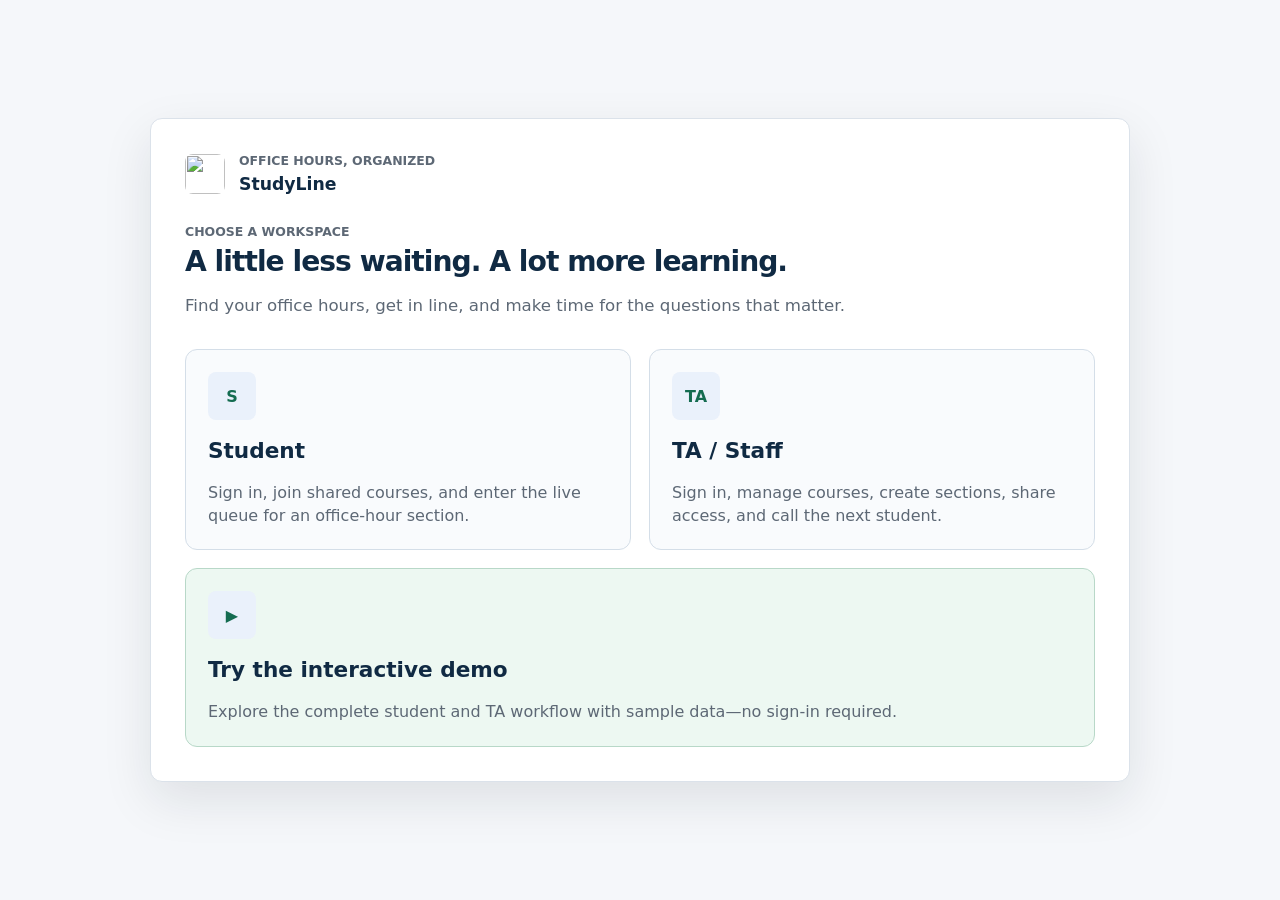
==== frontend/index.html @ 930f13f0 "Small UI improvement, added a demo page" ====
<!doctype html>
<html lang="en">
  <head>
    <meta charset="UTF-8" />
    <meta name="viewport" content="width=device-width, initial-scale=1.0" />
    <title>StudyLine</title>
    <link rel="stylesheet" href="styles.css" />
    <link rel="icon" href="assets/studyline_tab_icon.png" />
  </head>
  <body data-page="home">
    <main class="role-page">
      <section class="role-hero">
        <div class="brand">
          <img class="brand-mark" src="assets/studyline_tab_icon.png" alt="" />
          <div>
            <p class="eyebrow">Office hours, organized</p>
            <h1>StudyLine</h1>
          </div>
        </div>
        <div>
          <p class="eyebrow">Choose a workspace</p>
          <h2>A little less waiting. A lot more learning.</h2>
          <p class="role-copy">Find your office hours, get in line, and make time for the questions that matter.</p>
        </div>
        <div class="role-grid">
          <a class="role-card" href="student.html">
            <span class="role-icon">S</span>
            <strong>Student</strong>
            <span>Sign in, join shared courses, and enter the live queue for an office-hour section.</span>
          </a>
          <a class="role-card" href="ta.html">
            <span class="role-icon">TA</span>
            <strong>TA / Staff</strong>
            <span>Sign in, manage courses, create sections, share access, and call the next student.</span>
          </a>
          <a class="role-card role-card-demo" href="demo.html">
            <span class="role-icon">▶</span>
            <strong>Try the interactive demo</strong>
            <span>Explore the complete student and TA workflow with sample data—no sign-in required.</span>
          </a>
        </div>
      </section>
    </main>
  </body>
</html>
---- frontend/styles.css ----
:root {
  color-scheme: light;
  --ink: #102a43;
  --muted: #5d6875;
  --line: #dbe2ea;
  --panel: #ffffff;
  --bg: #f5f7fa;
  --green: #15845c;
  --teal: #0b6f84;
  --amber: #b86b00;
  --red: #b33b33;
  --blue: #146c50;
  font-family: Inter, ui-sans-serif, system-ui, -apple-system, BlinkMacSystemFont, "Segoe UI", sans-serif;
}

* {
  box-sizing: border-box;
}

body {
  margin: 0;
  min-height: 100vh;
  background: var(--bg);
  color: var(--ink);
}

button,
input,
select,
textarea {
  font: inherit;
}

.shell {
  display: grid;
  grid-template-columns: 232px minmax(0, 1fr);
  min-height: 100vh;
}

.sidebar {
  background: #fff;
  color: var(--ink);
  border-right: 1px solid var(--line);
  padding: 24px 16px;
  position: sticky;
  top: 0;
  height: 100vh;
  overflow-y: auto;
  display: flex;
  flex-direction: column;
  gap: 28px;
}

.brand {
  display: flex;
  align-items: center;
  gap: 14px;
}

.brand-mark {
  width: 40px;
  height: 40px;
  object-fit: contain;
  flex-shrink: 0;
  border-radius: 8px;
  display: grid;
  place-items: center;
  background: transparent;
  color: #17212b;
  font-weight: 650;
}

.eyebrow,
.panel-label,
.metric-label {
  margin: 0 0 6px;
  color: var(--muted);
  font-size: 0.78rem;
  font-weight: 650;
  text-transform: uppercase;
  letter-spacing: 0;
}

.sidebar .eyebrow,
.sidebar .panel-label {
  color: var(--muted);
}

h1,
h2,
h3,
p {
  margin-top: 0;
}

h1 {
  margin-bottom: 0;
  font-size: 1.08rem;
}

h2 {
  margin-bottom: 0;
  max-width: 760px;
  font-size: clamp(1.5rem, 2.2vw, 2.1rem);
  line-height: 1.2;
  letter-spacing: -0.035em;
}

h3 {
  margin-bottom: 0;
  font-size: 1.18rem;
}

.nav {
  display: grid;
  gap: 8px;
}

.nav-item {
  display: block;
  border: 1px solid transparent;
  border-radius: 8px;
  padding: 12px 14px;
  background: transparent;
  color: #526477;
  text-align: left;
  text-decoration: none;
  cursor: pointer;
}

.nav-item.active,
.nav-item:hover {
  background: #eaf5ef;
  border-color: #d9eae0;
  color: var(--blue);
}

.panel,
.join-panel {
  background: var(--panel);
  border: 1px solid var(--line);
  border-radius: 8px;
  padding: 20px;
  box-shadow: 0 2px 5px rgba(16, 42, 67, 0.025);
}

.compact {
  background: #f6f8fa;
  border-color: #e6ebef;
  color: var(--muted);
  font-size: 0.82rem;
  margin-top: auto;
  box-shadow: none;
}

.compact p:last-child {
  margin-bottom: 0;
  line-height: 1.45;
}

.workspace {
  min-width: 0;
  padding: 32px;
  display: grid;
  align-content: start;
  gap: 24px;
}

.topbar,
.section-heading,
.notification-panel {
  display: flex;
  justify-content: space-between;
  align-items: flex-start;
  gap: 18px;
}

.topbar-status {
  display: grid;
  justify-items: end;
  gap: 10px;
}

.status-pill,
.turn-badge,
.forecast-note {
  position: relative;
  overflow: hidden;
  white-space: nowrap;
  border-radius: 999px;
  padding: 8px 11px;
  background: #e8f6ef;
  color: var(--green);
  font-weight: 650;
  font-size: 0.82rem;
}

.live-clock {
  display: grid;
  justify-items: end;
  gap: 2px;
  padding: 9px 11px;
  border: 1px solid #cbd8e6;
  border-radius: 8px;
  background: #fbfdff;
}

.live-clock span {
  color: var(--muted);
  font-size: 0.72rem;
  font-weight: 650;
  text-transform: uppercase;
}

.live-clock strong {
  color: var(--ink);
  font-size: 1rem;
}

.section-access {
  display: grid;
  gap: 6px;
  margin-top: 10px;
}

.zoom-link {
  width: fit-content;
  color: var(--blue);
  overflow-wrap: anywhere;
}

.status-pill::after {
  content: "";
  position: absolute;
  inset: 0;
  background: linear-gradient(110deg, transparent 0%, rgba(255, 255, 255, 0.68) 45%, transparent 70%);
  transform: translateX(-120%);
  animation: status-sheen 2.8s ease-in-out infinite;
}

.pulse {
  width: 8px;
  height: 8px;
  display: inline-block;
  margin-right: 7px;
  border-radius: 50%;
  background: var(--green);
  box-shadow: 0 0 0 6px rgba(21, 132, 92, 0.14);
  animation: pulse-ring 1.6s ease-out infinite;
}

.signal-bars {
  display: inline-flex;
  align-items: end;
  gap: 2px;
  height: 12px;
  margin-right: 7px;
  vertical-align: -1px;
}

.signal-bars i {
  width: 3px;
  border-radius: 999px;
  background: var(--green);
  animation: signal-rise 1.15s ease-in-out infinite;
}

.signal-bars i:nth-child(1) {
  height: 5px;
}

.signal-bars i:nth-child(2) {
  height: 8px;
  animation-delay: 120ms;
}

.signal-bars i:nth-child(3) {
  height: 11px;
  animation-delay: 240ms;
}

@keyframes pulse-ring {
  0% {
    box-shadow: 0 0 0 0 rgba(21, 132, 92, 0.32);
  }

  70% {
    box-shadow: 0 0 0 8px rgba(21, 132, 92, 0);
  }

  100% {
    box-shadow: 0 0 0 0 rgba(21, 132, 92, 0);
  }
}

@keyframes signal-rise {
  0%,
  100% {
    transform: scaleY(0.64);
    opacity: 0.7;
  }

  50% {
    transform: scaleY(1);
    opacity: 1;
  }
}

@keyframes status-sheen {
  0%,
  42% {
    transform: translateX(-120%);
  }

  78%,
  100% {
    transform: translateX(120%);
  }
}

.hero-grid,
.content-grid {
  display: grid;
  grid-template-columns: minmax(320px, 0.95fr) minmax(320px, 1.05fr);
  gap: 22px;
}

.queue-form {
  margin-top: 22px;
  display: grid;
  grid-template-columns: 1fr 1fr;
  gap: 14px;
}

.queue-form label:first-child,
.queue-form label:nth-child(3),
.queue-form .form-section,
.queue-form button {
  grid-column: 1 / -1;
}

.form-section {
  display: grid;
  gap: 10px;
}

label {
  display: grid;
  gap: 7px;
  color: var(--muted);
  font-size: 0.9rem;
  font-weight: 700;
}

input,
select,
textarea {
  width: 100%;
  border: 1px solid #cbd5df;
  border-radius: 8px;
  padding: 12px;
  background: #f9fbfd;
  color: var(--ink);
}

textarea {
  resize: vertical;
  min-height: 104px;
}

.primary-action,
.secondary-action,
.icon-button {
  border: 0;
  border-radius: 8px;
  cursor: pointer;
  font-weight: 650;
}

.primary-action {
  padding: 14px 16px;
  background: var(--blue);
  color: #fff;
}

.primary-action:disabled {
  cursor: wait;
  opacity: 0.82;
}

.primary-action.loading {
  position: relative;
  overflow: hidden;
}

.primary-action.loading::after {
  content: "";
  position: absolute;
  inset: 0;
  background: linear-gradient(110deg, transparent 0%, rgba(255, 255, 255, 0.32) 46%, transparent 72%);
  animation: button-sheen 1.1s ease-in-out infinite;
}

.secondary-action {
  padding: 11px 14px;
  border: 1px solid #c5d0dc;
  background: #fff;
  color: var(--ink);
}

.refresh-action {
  padding-inline: 13px;
}

.icon-button {
  width: 38px;
  height: 38px;
  background: #edf3f9;
  color: var(--blue);
  font-size: 1.1rem;
}

.queue-state {
  margin-top: 18px;
  display: grid;
  grid-template-columns: 1fr 1fr auto;
  align-items: center;
  gap: 14px;
  padding: 16px;
  border-radius: 8px;
  background: #f0f7ff;
  border: 1px solid #cfe0f3;
}

.hidden {
  display: none;
}

.big-number {
  color: var(--blue);
  font-size: 2rem;
  font-weight: 650;
}

.meter {
  height: 14px;
  margin: 24px 0;
  overflow: hidden;
  border-radius: 999px;
  background: #edf2f6;
}

.meter span {
  display: block;
  height: 100%;
  width: 50%;
  border-radius: inherit;
  background: var(--amber);
  transition: width 300ms ease, background 300ms ease;
}

.metric-row {
  display: grid;
  grid-template-columns: repeat(3, 1fr);
  gap: 12px;
}

.metric-row > div {
  padding: 14px;
  border-radius: 8px;
  background: #f6f9fc;
}

.metric-row strong,
.queue-state strong {
  font-size: 1.35rem;
}

.recommendations,
.forecast {
  display: grid;
  gap: 12px;
  margin-top: 18px;
}

.recommendation,
.forecast-row {
  display: grid;
  grid-template-columns: 1fr auto;
  align-items: center;
  gap: 12px;
  padding: 14px;
  border: 1px solid #d8e1eb;
  border-radius: 8px;
  background: #fbfdff;
}

.recommendation strong,
.forecast-row strong {
  display: block;
  margin-bottom: 3px;
}

.tag {
  border-radius: 999px;
  padding: 7px 10px;
  font-size: 0.8rem;
  font-weight: 650;
}

.tag.low {
  background: #e8f6ef;
  color: var(--green);
}

.tag.medium {
  background: #fff3d9;
  color: var(--amber);
}

.tag.high {
  background: #ffe8e5;
  color: var(--red);
}

.bar {
  height: 9px;
  margin-top: 8px;
  border-radius: 999px;
  background: #e9eff5;
}

.bar span {
  display: block;
  height: 100%;
  border-radius: inherit;
}

.notification-panel {
  align-items: center;
}

.notification-panel p:last-child {
  margin-bottom: 0;
  color: var(--muted);
  max-width: 720px;
}

.staff-panel {
  display: grid;
  gap: 20px;
}

.staff-grid {
  display: grid;
  grid-template-columns: minmax(260px, 0.82fr) minmax(320px, 1.18fr);
  gap: 18px;
}

.current-student {
  border: 1px solid #d8e1eb;
  border-radius: 8px;
  padding: 18px;
  background: #f7fafc;
}

.current-student h3 {
  margin-bottom: 8px;
}

.current-student p:last-of-type {
  color: var(--muted);
}

.staff-actions {
  display: flex;
  gap: 10px;
  margin-top: 18px;
}

.staff-queue-list {
  display: grid;
  gap: 10px;
  margin-top: 10px;
}

.joined-sessions-list {
  display: grid;
  gap: 10px;
  margin-top: 18px;
}

.joined-session {
  display: grid;
  grid-template-columns: 1fr auto;
  gap: 12px;
  align-items: center;
  padding: 14px;
  border: 1px solid #d8e1eb;
  border-radius: 8px;
  background: #fbfdff;
}

.joined-session.active {
  border-color: #9dbbea;
  background: #f0f7ff;
}

.joined-session strong,
.joined-session span,
.joined-session small {
  display: block;
}

.joined-session span,
.joined-session small {
  margin-top: 3px;
  color: var(--muted);
}

.staff-queue-item {
  display: grid;
  grid-template-columns: 34px 1fr auto;
  align-items: start;
  gap: 12px;
  padding: 12px;
  border: 1px solid #d8e1eb;
  border-radius: 8px;
  background: #fbfdff;
}

.staff-queue-item strong,
.staff-queue-item span {
  display: block;
}

.staff-queue-item span:not(.tag):not(.queue-position) {
  color: var(--muted);
  margin-top: 2px;
}

.student-question,
.ai-summary,
.ai-source,
.file-chip {
  margin: 8px 0 0;
  color: var(--muted);
  font-size: 0.9rem;
  line-height: 1.35;
}

.student-question {
  color: var(--ink);
}

.queue-content-block {
  margin-top: 11px;
  padding: 11px 12px;
  border-radius: 8px;
}

.student-question-block {
  border: 1px solid #d6dfe8;
  background: #fff;
}

.ai-summary-block {
  border: 1px solid #b8dac9;
  background: #edf8f2;
}

.queue-content-label {
  display: flex;
  align-items: center;
  gap: 7px;
  margin: 0 0 6px;
  color: #526477;
  font-size: 0.7rem;
  font-weight: 750;
  text-transform: uppercase;
}

.staff-queue-item .queue-content-label span {
  display: inline;
  margin: 0;
}

.queue-content-label > span:last-child:not(.ai-label-mark) {
  color: #73808d;
  font-weight: 600;
  text-transform: none;
}

.ai-label-mark {
  padding: 3px 5px;
  border-radius: 4px;
  background: #19704e;
  color: #fff !important;
  font-size: 0.62rem;
}

.queue-content-block .student-question,
.queue-content-block .ai-summary {
  margin: 0;
}

.ai-source {
  font-weight: 650;
}

#currentStudentNeed {
  display: grid;
  gap: 8px;
}

#currentStudentNeed strong {
  color: var(--ink);
}

.file-chip {
  width: max-content;
  max-width: 100%;
  padding: 6px 8px;
  border-radius: 8px;
  background: #edf3f9;
  color: var(--blue);
  font-weight: 650;
}

.queue-position {
  width: 34px;
  height: 34px;
  display: grid;
  place-items: center;
  border-radius: 8px;
  background: #eaf1fb;
  color: var(--blue);
  font-weight: 650;
}

.empty-state {
  padding: 18px;
  border: 1px dashed #c5d0dc;
  border-radius: 8px;
  color: var(--muted);
  background: #fbfdff;
}

.availability-panel {
  display: grid;
  gap: 18px;
}

.availability-form {
  display: grid;
  grid-template-columns: repeat(4, minmax(140px, 1fr)) auto;
  align-items: end;
  gap: 12px;
}

.slot-calendar {
  display: grid;
  grid-template-columns: repeat(auto-fill, minmax(190px, 1fr));
  gap: 10px;
}

.slot-button {
  position: relative;
  display: grid;
  gap: 5px;
  min-height: 116px;
  padding: 13px;
  border: 1px solid #cfdbe7;
  border-radius: 8px;
  background: #fbfdff;
  color: var(--ink);
  text-align: left;
  cursor: pointer;
}

.slot-button:hover,
.slot-button.selected {
  border-color: var(--blue);
  box-shadow: 0 10px 24px rgba(36, 87, 166, 0.12);
}

.slot-button.selected {
  background: #eef5ff;
}

.slot-button span,
.slot-button small {
  color: var(--muted);
}

.slot-remove {
  width: max-content;
  border: 1px solid #f0beb9;
  border-radius: 8px;
  padding: 7px 9px;
  background: #fff4f2;
  color: var(--red);
  font-weight: 650;
  cursor: pointer;
}

.selected-slot-label {
  margin: 0;
  color: var(--blue);
  font-weight: 650;
}

.loading-dots {
  display: inline-flex;
  gap: 4px;
  margin-right: 8px;
  vertical-align: 2px;
}

.loading-dots i {
  width: 7px;
  height: 7px;
  border-radius: 50%;
  background: var(--blue);
  animation: loading-bounce 900ms ease-in-out infinite;
}

.loading-dots i:nth-child(2) {
  animation-delay: 120ms;
}

.loading-dots i:nth-child(3) {
  animation-delay: 240ms;
}

@keyframes loading-bounce {
  0%,
  80%,
  100% {
    transform: translateY(0);
    opacity: 0.45;
  }

  40% {
    transform: translateY(-4px);
    opacity: 1;
  }
}

@keyframes button-sheen {
  0% {
    transform: translateX(-120%);
  }

  100% {
    transform: translateX(120%);
  }
}

.role-page {
  min-height: 100vh;
  display: grid;
  place-items: center;
  padding: 28px;
}

.role-hero {
  width: min(980px, 100%);
  display: grid;
  gap: 30px;
  padding: 34px;
  border: 1px solid var(--line);
  border-radius: 8px;
  background: #fff;
  box-shadow: 0 18px 50px rgba(23, 33, 43, 0.1);
}

.role-hero .brand {
  color: var(--ink);
}

.role-copy {
  max-width: 720px;
  margin: 14px 0 0;
  color: var(--muted);
  font-size: 1.04rem;
  line-height: 1.55;
}

.role-grid {
  display: grid;
  grid-template-columns: repeat(2, minmax(240px, 1fr));
  gap: 18px;
}

.role-card {
  min-height: 180px;
  display: flex;
  flex-direction: column;
  justify-content: space-between;
  gap: 18px;
  padding: 22px;
  border: 1px solid #d4dee8;
  border-radius: 8px;
  color: var(--ink);
  text-decoration: none;
  background: #f9fbfd;
  transition: transform 160ms ease, border-color 160ms ease, box-shadow 160ms ease;
}

.role-card:hover {
  transform: translateY(-2px);
  border-color: #9ab2cc;
  box-shadow: 0 14px 30px rgba(23, 33, 43, 0.1);
}

.role-card strong {
  font-size: 1.35rem;
}

.role-card span:last-child {
  color: var(--muted);
  line-height: 1.45;
}

.role-card-demo {
  min-height: 140px;
  grid-column: 1 / -1;
  background: #edf8f2;
  border-color: #b8d8c8;
}

.role-icon {
  width: 48px;
  height: 48px;
  display: grid;
  place-items: center;
  border-radius: 8px;
  background: #eaf1fb;
  color: var(--blue);
  font-weight: 650;
}

.settings-workspace { max-width: 1100px; width: 100%; }
.settings-card { max-width: 720px; width: 100%; margin: 0; }
.settings-card form { display: grid; gap: 10px; }
.settings-card input:not([type="checkbox"]) { width: 100%; padding: 12px; border: 1px solid var(--line); border-radius: 8px; }
.settings-readonly { color: var(--muted); }
.settings-card hr { width: 100%; border: 0; border-top: 1px solid var(--line); margin: 20px 0 8px; }
.check-row { display: flex; align-items: center; gap: 10px; }
.settings-actions { display: flex; align-items: center; gap: 14px; margin-top: 18px; }

.muted {
  color: var(--muted);
}

.small {
  font-size: 0.82rem;
}

.form-error {
  color: var(--red);
  font-weight: 650;
}

.notice {
  margin: 0;
  padding: 12px 14px;
  border: 1px solid #bdd9cc;
  border-radius: 8px;
  background: #edf8f2;
  color: var(--green);
  font-weight: 650;
}

.auth-panel,
.course-card,
.section-hero {
  display: grid;
  gap: 18px;
}

.auth-panel {
  width: min(520px, 100%);
  justify-self: start;
  align-content: start;
  padding: 28px;
}

#googleSignInButton {
  display: flex;
  align-items: center;
  min-height: 44px;
}

#googleSignInButton > div {
  max-width: 100%;
}

.stack-form,
.section-form {
  display: grid;
  gap: 12px;
}

.inline-form {
  display: grid;
  grid-template-columns: minmax(0, 1fr) auto;
  align-items: end;
  gap: 12px;
}

.dashboard-actions,
.two-column {
  display: grid;
  grid-template-columns: repeat(2, minmax(280px, 1fr));
  gap: 18px;
}

.course-list {
  display: grid;
  grid-template-columns: repeat(auto-fill, minmax(min(100%, 300px), 1fr));
  align-items: start;
  gap: 18px;
}

.course-card-summary {
  min-height: 0;
  align-content: start;
  border-top: 3px solid #29925f;
}

.course-card-summary .section-heading {
  flex-direction: column;
  gap: 16px;
}

.course-card-summary .muted {
  margin: 10px 0 0;
}

.compact-mode .course-list {
  gap: 12px;
}

.compact-mode .course-card-summary {
  min-height: 0;
  padding: 16px;
}

.course-tools {
  display: grid;
  align-items: start;
  grid-template-columns: minmax(0, 1.15fr) minmax(0, 0.85fr);
  gap: 18px;
}

.course-share-card {
  display: grid;
  gap: 18px;
}

.share-choice-grid {
  display: grid;
  grid-template-columns: repeat(2, minmax(180px, 1fr));
  gap: 12px;
}

.share-choice {
  display: grid;
  gap: 10px;
  padding: 14px;
  border: 1px solid #d8e1eb;
  border-radius: 8px;
  background: #f8fbfd;
}

.share-choice code {
  width: max-content;
  max-width: 100%;
  padding: 5px 8px;
  border-radius: 6px;
  overflow-wrap: anywhere;
  background: #eaf1fb;
  color: var(--blue);
  font-weight: 650;
}

.share-choice .share-row {
  justify-content: flex-start;
}

.course-schedule-panel,
.course-past-panel {
  display: grid;
  gap: 18px;
}

.course-week-grid {
  grid-template-columns: repeat(7, minmax(145px, 1fr));
}

.course-week-grid .day-column {
  min-height: 260px;
  padding: 14px;
}

.course-week-grid .section-mini {
  padding: 12px;
}

.share-row {
  display: flex;
  flex-wrap: wrap;
  gap: 8px;
  align-items: center;
  justify-content: flex-end;
}

.share-panel {
  display: grid;
  gap: 8px;
  justify-items: end;
}

.share-panel small {
  color: var(--muted);
  font-weight: 650;
}

.week-grid {
  display: grid;
  grid-template-columns: repeat(7, minmax(110px, 1fr));
  gap: 8px;
  overflow-x: auto;
}

.day-column {
  min-height: 170px;
  display: grid;
  align-content: start;
  gap: 8px;
  padding: 10px;
  border: 1px solid #d8e1eb;
  border-radius: 8px;
  background: #f8fbfd;
}

.day-column > strong {
  color: var(--blue);
}

.section-mini,
.past-item {
  display: grid;
  gap: 8px;
  padding: 10px;
  border: 1px solid #d8e1eb;
  border-radius: 8px;
  background: #fff;
}

.section-mini.highlighted,
.section-hero.highlighted {
  border-color: #e0a321;
  background: #fffaf0;
}

.change-note {
  margin: 0;
  padding: 8px 10px;
  border-radius: 8px;
  background: #fff2cc;
  color: #8a5800;
  font-weight: 650;
}

.link-button {
  display: grid;
  gap: 3px;
  width: 100%;
  border: 0;
  padding: 0;
  background: transparent;
  color: inherit;
  text-align: left;
  cursor: pointer;
}

.link-button span,
.link-button small {
  color: var(--muted);
}

.mini-editor {
  border-top: 1px solid #e2e9f0;
  padding-top: 8px;
}

.mini-editor summary,
.add-section summary {
  cursor: pointer;
  color: var(--blue);
  font-weight: 650;
}

.compact-form {
  margin-top: 10px;
}

.checkbox-line {
  display: flex;
  align-items: center;
  gap: 8px;
}

.checkbox-line input {
  width: auto;
}

.danger-action {
  border: 1px solid #f0beb9;
  border-radius: 8px;
  padding: 10px 12px;
  background: #fff4f2;
  color: var(--red);
  cursor: pointer;
  font-weight: 650;
}

.past-list {
  display: grid;
  gap: 10px;
}

.past-item {
  grid-template-columns: 1fr auto;
  align-items: center;
}

.past-item span,
.past-item small {
  display: block;
  margin-top: 3px;
  color: var(--muted);
}

.back-button {
  width: max-content;
}

.section-hero {
  grid-template-columns: 1fr auto;
  align-items: start;
}

.section-hero p:last-child {
  margin-bottom: 0;
}

@media (max-width: 900px) {
  .shell {
    grid-template-columns: 1fr;
  }

  .sidebar {
    min-height: auto;
  }

  .hero-grid,
  .content-grid,
  .staff-grid,
  .dashboard-actions,
  .two-column,
  .section-hero,
  .role-grid,
  .availability-form {
    grid-template-columns: 1fr;
  }

  .course-tools,
  .share-choice-grid {
    grid-template-columns: 1fr;
  }

  .week-grid {
    grid-template-columns: repeat(7, minmax(160px, 1fr));
  }

  .share-panel {
    justify-items: start;
  }
}

@media (max-width: 620px) {
  .workspace,
  .sidebar {
    padding: 18px;
  }

  .topbar,
  .section-heading,
  .notification-panel,
  .queue-state {
    flex-direction: column;
    display: flex;
  }

  .topbar-status,
  .live-clock {
    justify-items: start;
  }

  .queue-form,
  .metric-row {
    grid-template-columns: 1fr;
  }

  .status-pill,
  .turn-badge,
  .forecast-note {
    white-space: normal;
  }

  .staff-actions {
    flex-direction: column;
  }

  .staff-queue-item {
    grid-template-columns: 34px 1fr;
  }

  .joined-session {
    grid-template-columns: 1fr;
  }

  .staff-queue-item .tag {
    grid-column: 2;
    width: max-content;
  }
}

/* Navigation and shared interaction states. */
.sidebar-toggle { align-self: flex-end; width: 32px; height: 32px; border: 1px solid var(--line); border-radius: 8px; background: #fff; color: var(--ink); cursor: pointer; font-size: 1.35rem; }
.nav-item { display: flex; align-items: center; gap: 12px; font-size: 0.9rem; }
.nav-icon { width: 20px; flex-shrink: 0; text-align: center; font-size: 1.2rem; }
.shell.sidebar-collapsed { grid-template-columns: 76px minmax(0, 1fr); }
.sidebar-collapsed .sidebar { padding-inline: 12px; }
.sidebar-collapsed .brand { justify-content: center; }
.sidebar-collapsed .brand > div, .sidebar-collapsed .nav-label, .sidebar-collapsed .compact { display: none; }
.sidebar-collapsed .nav-item { justify-content: center; padding-inline: 10px; }
.sidebar-collapsed .sidebar-toggle { align-self: center; }
button, a, input, select, textarea, summary { -webkit-tap-highlight-color: transparent; }
:focus-visible { outline: 3px solid #258260; outline-offset: 3px; }
.primary-action:hover { background: #105940; }
.secondary-action:hover, .icon-button:hover { background: #f0f5f3; border-color: #a7beb3; }
.course-card-summary:hover { border-color: #a9c7b8; box-shadow: 0 4px 14px rgba(16, 42, 67, 0.06); }
.course-card-summary h3 { line-height: 1.35; overflow-wrap: anywhere; }
.course-card-summary .primary-action { padding: 10px 14px; }
.course-card-summary .muted { font-size: 0.85rem; line-height: 1.5; }
.compact-mode .course-card-summary .section-heading { gap: 10px; }
.topbar-status { display: flex; align-items: center; flex-wrap: wrap; }
.live-clock { padding: 0 0 0 14px; border: 0; border-left: 1px solid var(--line); background: transparent; }
.status-pill::after { display: none; }
.pulse { animation: none; box-shadow: none; }
input, select, textarea { padding: 10px 12px; background: #fff; }
input[type="checkbox"] { width: auto; accent-color: var(--blue); }
#courseForm { grid-template-columns: minmax(80px, 0.7fr) minmax(120px, 1fr) auto; }
.dashboard-actions { align-items: start; }
.panel, .join-panel, .role-hero, .role-card { border-radius: 12px; }
.settings-card h3 { margin-bottom: 10px; }

/* Weekly calendar: fixed time scale, independently scrollable on small screens. */
#courseCalendar { min-width: 0; }
.calendar-toolbar { display: flex; justify-content: space-between; align-items: center; gap: 12px; margin-bottom: 18px; }
.calendar-toolbar p { margin: 5px 0 0; }
.calendar-empty { margin-bottom: 12px; }
.calendar-scroll { overflow: auto; max-height: 640px; border: 1px solid var(--line); border-radius: 10px; }
.time-calendar { display: grid; grid-template-columns: 56px repeat(var(--day-count), minmax(125px, 1fr)); min-width: 690px; }
.calendar-corner, .calendar-day-heading { position: sticky; top: 0; z-index: 4; background: #fff; border-bottom: 1px solid var(--line); padding: 12px; }
.calendar-corner { font-size: 0.7rem; color: var(--muted); padding: 24px 8px; }
.calendar-day-heading { display: flex; align-items: center; justify-content: center; gap: 8px; border-left: 1px solid var(--line); font-size: 0.8rem; color: var(--muted); }
.calendar-day-heading strong { display: grid; place-items: center; width: 30px; height: 30px; font-size: 1rem; color: var(--ink); }
.calendar-day-heading.is-today strong { background: var(--blue); color: #fff; border-radius: 50%; }
.calendar-hours, .calendar-day { position: relative; height: var(--calendar-height); }
.calendar-hours span { position: absolute; right: 8px; font-size: 0.68rem; color: var(--muted); padding-top: 4px; }
.calendar-day { border-left: 1px solid var(--line); background: repeating-linear-gradient(to bottom, transparent 0, transparent 63px, #e8edf1 63px, #e8edf1 64px); }
.calendar-day.is-today { background-color: #f5faf7; }
.calendar-event { position: absolute; display: flex; flex-direction: column; align-items: flex-start; gap: 4px; overflow: hidden; padding: 7px; border: 1px solid #c8e0d3; border-left: 3px solid #2b8a5c; border-radius: 5px; background: #e9f5ee; color: #174c36; text-align: left; cursor: pointer; font-size: 0.73rem; }
.calendar-event span { overflow-wrap: anywhere; }
.calendar-event:hover, .calendar-event:focus-visible { z-index: 2; background: #d8eee1; }
.calendar-event.highlighted { background: #fff4dc; border-color: #deb55f; color: #775414; }
.current-time-line { position: absolute; z-index: 3; left: 0; right: 0; height: 2px; background: #d34b4b; pointer-events: none; }
.current-time-line span { position: absolute; left: -4px; top: -3px; width: 8px; height: 8px; border-radius: 50%; background: #d34b4b; }
.schedule-details summary { cursor: pointer; font-size: 0.88rem; color: var(--blue); font-weight: 650; }
.schedule-agenda { display: grid; grid-template-columns: repeat(auto-fill, minmax(min(100%, 260px), 1fr)); align-items: start; gap: 12px; margin-top: 16px; }
@media (max-width: 1100px) { .dashboard-actions { grid-template-columns: 1fr; } }
@media (max-width: 900px) {
  .shell, .shell.sidebar-collapsed { grid-template-columns: 1fr; }
  .sidebar { position: relative; height: auto; padding: 16px 20px; gap: 16px; border-right: 0; border-bottom: 1px solid var(--line); }
  .sidebar-toggle { position: absolute; top: 20px; right: 20px; }
  .sidebar .brand { justify-content: flex-start; }
  .sidebar .nav { display: flex; flex-wrap: wrap; gap: 4px; }
  .sidebar .compact { display: none; }
  .sidebar-collapsed .sidebar { padding: 16px 20px; }
  .sidebar-collapsed .brand > div { display: block; }
  .sidebar-collapsed .nav { display: none; }
  .workspace { padding: 24px; }
}
@media (max-width: 620px) {
  .workspace { padding: 18px; gap: 18px; }
  .inline-form, #courseForm, .share-choice-grid { grid-template-columns: 1fr; }
  .calendar-toolbar { align-items: flex-start; flex-direction: column; }
  .role-page { padding: 16px; }
  .role-hero { padding: 24px; }
  .settings-actions { flex-wrap: wrap; }
  .panel { padding: 16px; }
}
@media (prefers-reduced-motion: reduce) {
  *, *::before, *::after { animation: none !important; transition: none !important; }
}

/* Keep sparse pages and collapsed tools sized to their content. */
.workspace { width: 100%; max-width: 1440px; }
.add-section-panel { padding: 16px 20px; }
.add-section .section-form { margin-top: 18px; grid-template-columns: repeat(2, minmax(0, 1fr)); }
.add-section .section-form label:first-child,
.add-section .section-form label:nth-child(n+4),
.add-section .section-form button { grid-column: 1 / -1; }
.nav-icon svg { display: block; width: 22px; height: 22px; }
.change-note { border: 1px solid #dfb155; border-left: 4px solid #a96b00; background: #fff4d9; color: #694300; font-size: 0.85rem; }
.change-heading { display: block; margin-bottom: 8px; }
.change-note p { margin: 0; font-weight: 400; line-height: 1.5; }
.change-list { margin: 0; display: grid; gap: 10px; }
.change-list dt { font-weight: 650; margin-bottom: 3px; }
.change-list dd { margin: 0; overflow-wrap: anywhere; line-height: 1.5; font-weight: 400; }
.change-before { text-decoration: line-through; color: #76613c; }
.calendar-event.highlighted { border: 2px solid #b77a10; border-left-width: 4px; background: #fff0c4; }
.calendar-event.highlighted:hover, .calendar-event.highlighted:focus-visible { background: #ffe6a0; }
.change-badge { background: #855300; color: white; border-radius: 3px; padding: 1px 4px; font-size: 0.65rem; font-weight: 700; flex-shrink: 0; }
.section-mini.highlighted, .section-hero.highlighted { border-left: 4px solid #b77a10; }
.calendar-empty { padding: 24px; margin: 0; border: 1px dashed var(--line); border-radius: 8px; background: #f8faf9; line-height: 1.6; }
.calendar-empty + .calendar-scroll { display: none; }
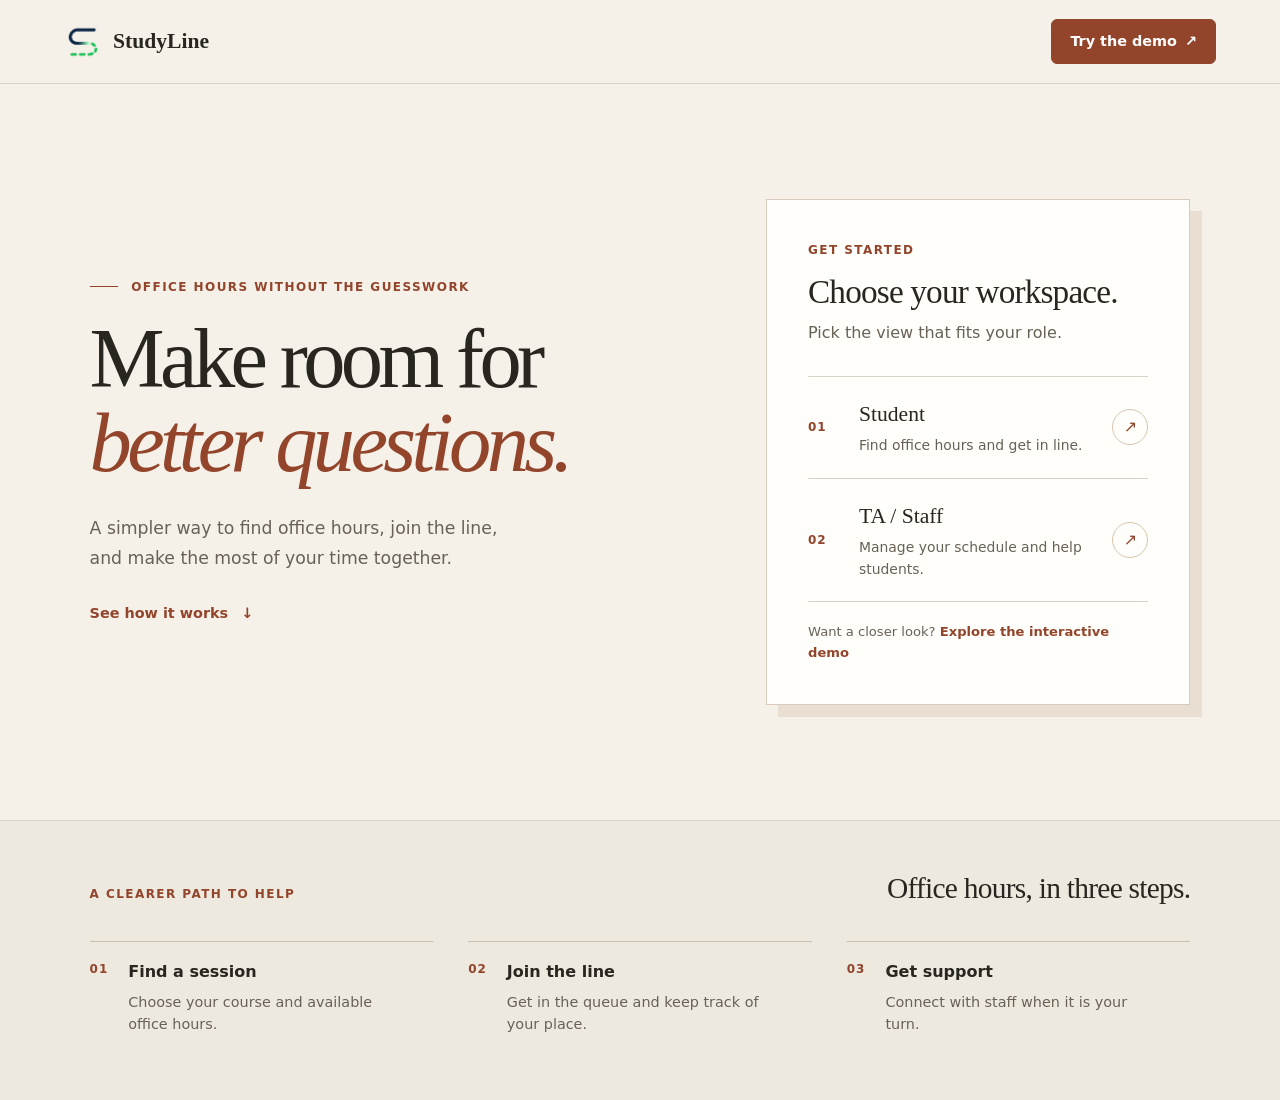
==== commit 7ff8269f: "Redesign StudyLine layouts and improve course navigation Introduce a warm editorial theme, split hom" ====
--- a/frontend/index.html
+++ b/frontend/index.html
@@ -8,37 +8,53 @@
     <link rel="icon" href="assets/studyline_tab_icon.png" />
   </head>
   <body data-page="home">
-    <main class="role-page">
-      <section class="role-hero">
-        <div class="brand">
-          <img class="brand-mark" src="assets/studyline_tab_icon.png" alt="" />
-          <div>
-            <p class="eyebrow">Office hours, organized</p>
-            <h1>StudyLine</h1>
+    <header class="home-header">
+      <a class="home-brand" href="index.html" aria-label="StudyLine home">
+        <img src="assets/studyline_tab_icon.png" alt="" />
+        <span>StudyLine</span>
+      </a>
+      <a class="home-demo-link" href="demo.html">Try the demo <span aria-hidden="true">↗</span></a>
+    </header>
+
+    <main class="home-main">
+      <section class="home-hero" aria-labelledby="home-title">
+        <div class="home-intro">
+          <p class="home-eyebrow"><span></span> Office hours without the guesswork</p>
+          <h1 id="home-title">Make room for <em>better questions.</em></h1>
+          <p class="home-intro-copy">A simpler way to find office hours, join the line, and make the most of your time together.</p>
+          <a class="home-text-link" href="#how-it-works">See how it works <span aria-hidden="true">↓</span></a>
+        </div>
+
+        <div class="home-chooser" aria-labelledby="home-chooser-title">
+          <div class="home-chooser-heading">
+            <p class="home-eyebrow">Get started</p>
+            <h2 id="home-chooser-title">Choose your workspace.</h2>
+            <p>Pick the view that fits your role.</p>
           </div>
+          <a class="home-role" href="student.html">
+            <span class="home-role-number">01</span>
+            <span class="home-role-content"><strong>Student</strong><span>Find office hours and get in line.</span></span>
+            <span class="home-role-arrow" aria-hidden="true">↗</span>
+          </a>
+          <a class="home-role" href="ta.html">
+            <span class="home-role-number">02</span>
+            <span class="home-role-content"><strong>TA / Staff</strong><span>Manage your schedule and help students.</span></span>
+            <span class="home-role-arrow" aria-hidden="true">↗</span>
+          </a>
+          <p class="home-chooser-note">Want a closer look? <a href="demo.html">Explore the interactive demo</a></p>
         </div>
-        <div>
-          <p class="eyebrow">Choose a workspace</p>
-          <h2>A little less waiting. A lot more learning.</h2>
-          <p class="role-copy">Find your office hours, get in line, and make time for the questions that matter.</p>
+      </section>
+
+      <section class="home-how" id="how-it-works" aria-labelledby="home-how-title">
+        <div class="home-how-heading">
+          <p class="home-eyebrow">A clearer path to help</p>
+          <h2 id="home-how-title">Office hours, in three steps.</h2>
         </div>
-        <div class="role-grid">
-          <a class="role-card" href="student.html">
-            <span class="role-icon">S</span>
-            <strong>Student</strong>
-            <span>Sign in, join shared courses, and enter the live queue for an office-hour section.</span>
-          </a>
-          <a class="role-card" href="ta.html">
-            <span class="role-icon">TA</span>
-            <strong>TA / Staff</strong>
-            <span>Sign in, manage courses, create sections, share access, and call the next student.</span>
-          </a>
-          <a class="role-card role-card-demo" href="demo.html">
-            <span class="role-icon">▶</span>
-            <strong>Try the interactive demo</strong>
-            <span>Explore the complete student and TA workflow with sample data—no sign-in required.</span>
-          </a>
-        </div>
+        <ol class="home-steps">
+          <li><span>01</span><div><h3>Find a session</h3><p>Choose your course and available office hours.</p></div></li>
+          <li><span>02</span><div><h3>Join the line</h3><p>Get in the queue and keep track of your place.</p></div></li>
+          <li><span>03</span><div><h3>Get support</h3><p>Connect with staff when it is your turn.</p></div></li>
+        </ol>
       </section>
     </main>
   </body>
--- a/frontend/styles.css
+++ b/frontend/styles.css
@@ -1,16 +1,18 @@
 :root {
   color-scheme: light;
-  --ink: #102a43;
-  --muted: #5d6875;
-  --line: #dbe2ea;
-  --panel: #ffffff;
-  --bg: #f5f7fa;
-  --green: #15845c;
-  --teal: #0b6f84;
-  --amber: #b86b00;
-  --red: #b33b33;
-  --blue: #146c50;
-  font-family: Inter, ui-sans-serif, system-ui, -apple-system, BlinkMacSystemFont, "Segoe UI", sans-serif;
+  --ink: #292620;
+  --muted: #686157;
+  --line: #d9d2c6;
+  --panel: #fffefa;
+  --bg: #f5f1e8;
+  --green: #35604a;
+  --teal: #50634b;
+  --amber: #855b15;
+  --red: #a3342c;
+  --blue: #93452c;
+  font-family: "Segoe UI", system-ui, -apple-system, sans-serif;
+  font-size: 16px;
+  line-height: 1.55;
 }
 
 * {
@@ -29,6 +31,7 @@
 select,
 textarea {
   font: inherit;
+  font-weight: 400;
 }
 
 .shell {
@@ -38,7 +41,7 @@
 }
 
 .sidebar {
-  background: #fff;
+  background: #eee9df;
   color: var(--ink);
   border-right: 1px solid var(--line);
   padding: 24px 16px;
@@ -78,7 +81,7 @@
   font-size: 0.78rem;
   font-weight: 650;
   text-transform: uppercase;
-  letter-spacing: 0;
+  letter-spacing: 0.08em;
 }
 
 .sidebar .eyebrow,
@@ -101,9 +104,11 @@
 h2 {
   margin-bottom: 0;
   max-width: 760px;
-  font-size: clamp(1.5rem, 2.2vw, 2.1rem);
-  line-height: 1.2;
-  letter-spacing: -0.035em;
+  font-size: clamp(1.8rem, 2.5vw, 2.5rem);
+  font-family: Georgia, "Times New Roman", serif;
+  font-weight: 400;
+  line-height: 1.18;
+  letter-spacing: -0.025em;
 }
 
 h3 {
@@ -122,7 +127,7 @@
   border-radius: 8px;
   padding: 12px 14px;
   background: transparent;
-  color: #526477;
+  color: #686157;
   text-align: left;
   text-decoration: none;
   cursor: pointer;
@@ -130,8 +135,8 @@
 
 .nav-item.active,
 .nav-item:hover {
-  background: #eaf5ef;
-  border-color: #d9eae0;
+  background: #eee2d5;
+  border-color: #d8c4ae;
   color: var(--blue);
 }
 
@@ -141,12 +146,12 @@
   border: 1px solid var(--line);
   border-radius: 8px;
   padding: 20px;
-  box-shadow: 0 2px 5px rgba(16, 42, 67, 0.025);
+  box-shadow: none;
 }
 
 .compact {
-  background: #f6f8fa;
-  border-color: #e6ebef;
+  background: #eee9df;
+  border-color: #d9d2c6;
   color: var(--muted);
   font-size: 0.82rem;
   margin-top: auto;
@@ -189,7 +194,7 @@
   white-space: nowrap;
   border-radius: 999px;
   padding: 8px 11px;
-  background: #e8f6ef;
+  background: #e9f0e8;
   color: var(--green);
   font-weight: 650;
   font-size: 0.82rem;
@@ -200,9 +205,9 @@
   justify-items: end;
   gap: 2px;
   padding: 9px 11px;
-  border: 1px solid #cbd8e6;
-  border-radius: 8px;
-  background: #fbfdff;
+  border: 1px solid #d9d2c6;
+  border-radius: 8px;
+  background: #fffefa;
 }
 
 .live-clock span {
@@ -356,10 +361,10 @@
 select,
 textarea {
   width: 100%;
-  border: 1px solid #cbd5df;
+  border: 1px solid #c3baad;
   border-radius: 8px;
   padding: 12px;
-  background: #f9fbfd;
+  background: #fffefa;
   color: var(--ink);
 }
 
@@ -403,7 +408,7 @@
 
 .secondary-action {
   padding: 11px 14px;
-  border: 1px solid #c5d0dc;
+  border: 1px solid #c3baad;
   background: #fff;
   color: var(--ink);
 }
@@ -415,7 +420,7 @@
 .icon-button {
   width: 38px;
   height: 38px;
-  background: #edf3f9;
+  background: #f0e9df;
   color: var(--blue);
   font-size: 1.1rem;
 }
@@ -428,8 +433,8 @@
   gap: 14px;
   padding: 16px;
   border-radius: 8px;
-  background: #f0f7ff;
-  border: 1px solid #cfe0f3;
+  background: #f3e8dc;
+  border: 1px solid #ddc9b4;
 }
 
 .hidden {
@@ -447,7 +452,7 @@
   margin: 24px 0;
   overflow: hidden;
   border-radius: 999px;
-  background: #edf2f6;
+  background: #e9e2d6;
 }
 
 .meter span {
@@ -468,7 +473,7 @@
 .metric-row > div {
   padding: 14px;
   border-radius: 8px;
-  background: #f6f9fc;
+  background: #f0ece3;
 }
 
 .metric-row strong,
@@ -490,9 +495,9 @@
   align-items: center;
   gap: 12px;
   padding: 14px;
-  border: 1px solid #d8e1eb;
-  border-radius: 8px;
-  background: #fbfdff;
+  border: 1px solid #d9d2c6;
+  border-radius: 8px;
+  background: #fffefa;
 }
 
 .recommendation strong,
@@ -509,17 +514,17 @@
 }
 
 .tag.low {
-  background: #e8f6ef;
+  background: #e9f0e8;
   color: var(--green);
 }
 
 .tag.medium {
-  background: #fff3d9;
+  background: #f6edda;
   color: var(--amber);
 }
 
 .tag.high {
-  background: #ffe8e5;
+  background: #f9e8e3;
   color: var(--red);
 }
 
@@ -527,7 +532,7 @@
   height: 9px;
   margin-top: 8px;
   border-radius: 999px;
-  background: #e9eff5;
+  background: #e9e2d6;
 }
 
 .bar span {
@@ -558,10 +563,10 @@
 }
 
 .current-student {
-  border: 1px solid #d8e1eb;
+  border: 1px solid #d9d2c6;
   border-radius: 8px;
   padding: 18px;
-  background: #f7fafc;
+  background: #f8f5ef;
 }
 
 .current-student h3 {
@@ -596,14 +601,14 @@
   gap: 12px;
   align-items: center;
   padding: 14px;
-  border: 1px solid #d8e1eb;
-  border-radius: 8px;
-  background: #fbfdff;
+  border: 1px solid #d9d2c6;
+  border-radius: 8px;
+  background: #fffefa;
 }
 
 .joined-session.active {
-  border-color: #9dbbea;
-  background: #f0f7ff;
+  border-color: #b68566;
+  background: #f3e8dc;
 }
 
 .joined-session strong,
@@ -624,9 +629,9 @@
   align-items: start;
   gap: 12px;
   padding: 12px;
-  border: 1px solid #d8e1eb;
-  border-radius: 8px;
-  background: #fbfdff;
+  border: 1px solid #d9d2c6;
+  border-radius: 8px;
+  background: #fffefa;
 }
 
 .staff-queue-item strong,
@@ -660,13 +665,14 @@
 }
 
 .student-question-block {
-  border: 1px solid #d6dfe8;
+  border: 1px solid var(--line);
   background: #fff;
 }
 
 .ai-summary-block {
-  border: 1px solid #b8dac9;
-  background: #edf8f2;
+  border: 1px solid var(--line);
+  border-left: 3px solid var(--blue);
+  background: var(--panel);
 }
 
 .queue-content-label {
@@ -674,7 +680,7 @@
   align-items: center;
   gap: 7px;
   margin: 0 0 6px;
-  color: #526477;
+  color: #686157;
   font-size: 0.7rem;
   font-weight: 750;
   text-transform: uppercase;
@@ -686,7 +692,7 @@
 }
 
 .queue-content-label > span:last-child:not(.ai-label-mark) {
-  color: #73808d;
+  color: var(--muted);
   font-weight: 600;
   text-transform: none;
 }
@@ -694,7 +700,7 @@
 .ai-label-mark {
   padding: 3px 5px;
   border-radius: 4px;
-  background: #19704e;
+  background: var(--blue);
   color: #fff !important;
   font-size: 0.62rem;
 }
@@ -722,7 +728,7 @@
   max-width: 100%;
   padding: 6px 8px;
   border-radius: 8px;
-  background: #edf3f9;
+  background: #f0e9df;
   color: var(--blue);
   font-weight: 650;
 }
@@ -733,17 +739,17 @@
   display: grid;
   place-items: center;
   border-radius: 8px;
-  background: #eaf1fb;
+  background: #f0e3d4;
   color: var(--blue);
   font-weight: 650;
 }
 
 .empty-state {
   padding: 18px;
-  border: 1px dashed #c5d0dc;
-  border-radius: 8px;
-  color: var(--muted);
-  background: #fbfdff;
+  border: 1px dashed #c3baad;
+  border-radius: 8px;
+  color: var(--muted);
+  background: #fffefa;
 }
 
 .availability-panel {
@@ -770,9 +776,9 @@
   gap: 5px;
   min-height: 116px;
   padding: 13px;
-  border: 1px solid #cfdbe7;
-  border-radius: 8px;
-  background: #fbfdff;
+  border: 1px solid #d9d2c6;
+  border-radius: 8px;
+  background: #fffefa;
   color: var(--ink);
   text-align: left;
   cursor: pointer;
@@ -785,7 +791,7 @@
 }
 
 .slot-button.selected {
-  background: #eef5ff;
+  background: #f3e8dc;
 }
 
 .slot-button span,
@@ -855,90 +861,6 @@
   100% {
     transform: translateX(120%);
   }
-}
-
-.role-page {
-  min-height: 100vh;
-  display: grid;
-  place-items: center;
-  padding: 28px;
-}
-
-.role-hero {
-  width: min(980px, 100%);
-  display: grid;
-  gap: 30px;
-  padding: 34px;
-  border: 1px solid var(--line);
-  border-radius: 8px;
-  background: #fff;
-  box-shadow: 0 18px 50px rgba(23, 33, 43, 0.1);
-}
-
-.role-hero .brand {
-  color: var(--ink);
-}
-
-.role-copy {
-  max-width: 720px;
-  margin: 14px 0 0;
-  color: var(--muted);
-  font-size: 1.04rem;
-  line-height: 1.55;
-}
-
-.role-grid {
-  display: grid;
-  grid-template-columns: repeat(2, minmax(240px, 1fr));
-  gap: 18px;
-}
-
-.role-card {
-  min-height: 180px;
-  display: flex;
-  flex-direction: column;
-  justify-content: space-between;
-  gap: 18px;
-  padding: 22px;
-  border: 1px solid #d4dee8;
-  border-radius: 8px;
-  color: var(--ink);
-  text-decoration: none;
-  background: #f9fbfd;
-  transition: transform 160ms ease, border-color 160ms ease, box-shadow 160ms ease;
-}
-
-.role-card:hover {
-  transform: translateY(-2px);
-  border-color: #9ab2cc;
-  box-shadow: 0 14px 30px rgba(23, 33, 43, 0.1);
-}
-
-.role-card strong {
-  font-size: 1.35rem;
-}
-
-.role-card span:last-child {
-  color: var(--muted);
-  line-height: 1.45;
-}
-
-.role-card-demo {
-  min-height: 140px;
-  grid-column: 1 / -1;
-  background: #edf8f2;
-  border-color: #b8d8c8;
-}
-
-.role-icon {
-  width: 48px;
-  height: 48px;
-  display: grid;
-  place-items: center;
-  border-radius: 8px;
-  background: #eaf1fb;
-  color: var(--blue);
-  font-weight: 650;
 }
 
 .settings-workspace { max-width: 1100px; width: 100%; }
@@ -968,7 +890,7 @@
   padding: 12px 14px;
   border: 1px solid #bdd9cc;
   border-radius: 8px;
-  background: #edf8f2;
+  background: #edf1e8;
   color: var(--green);
   font-weight: 650;
 }
@@ -1027,7 +949,7 @@
 .course-card-summary {
   min-height: 0;
   align-content: start;
-  border-top: 3px solid #29925f;
+  border-top: 3px solid var(--blue);
 }
 
 .course-card-summary .section-heading {
@@ -1070,9 +992,9 @@
   display: grid;
   gap: 10px;
   padding: 14px;
-  border: 1px solid #d8e1eb;
-  border-radius: 8px;
-  background: #f8fbfd;
+  border: 1px solid #d9d2c6;
+  border-radius: 8px;
+  background: #f8f5ef;
 }
 
 .share-choice code {
@@ -1081,7 +1003,7 @@
   padding: 5px 8px;
   border-radius: 6px;
   overflow-wrap: anywhere;
-  background: #eaf1fb;
+  background: #f0e3d4;
   color: var(--blue);
   font-weight: 650;
 }
@@ -1141,9 +1063,9 @@
   align-content: start;
   gap: 8px;
   padding: 10px;
-  border: 1px solid #d8e1eb;
-  border-radius: 8px;
-  background: #f8fbfd;
+  border: 1px solid #d9d2c6;
+  border-radius: 8px;
+  background: #f8f5ef;
 }
 
 .day-column > strong {
@@ -1155,7 +1077,7 @@
   display: grid;
   gap: 8px;
   padding: 10px;
-  border: 1px solid #d8e1eb;
+  border: 1px solid #d9d2c6;
   border-radius: 8px;
   background: #fff;
 }
@@ -1193,7 +1115,7 @@
 }
 
 .mini-editor {
-  border-top: 1px solid #e2e9f0;
+  border-top: 1px solid #d9d2c6;
   padding-top: 8px;
 }
 
@@ -1351,10 +1273,10 @@
 .sidebar-collapsed .nav-item { justify-content: center; padding-inline: 10px; }
 .sidebar-collapsed .sidebar-toggle { align-self: center; }
 button, a, input, select, textarea, summary { -webkit-tap-highlight-color: transparent; }
-:focus-visible { outline: 3px solid #258260; outline-offset: 3px; }
-.primary-action:hover { background: #105940; }
-.secondary-action:hover, .icon-button:hover { background: #f0f5f3; border-color: #a7beb3; }
-.course-card-summary:hover { border-color: #a9c7b8; box-shadow: 0 4px 14px rgba(16, 42, 67, 0.06); }
+:focus-visible { outline: 3px solid #93452c; outline-offset: 3px; }
+.primary-action:hover { background: #75351f; }
+.secondary-action:hover, .icon-button:hover { background: #eee7dc; border-color: #b9a68e; }
+.course-card-summary:hover { border-color: #b9a68e; box-shadow: 0 4px 14px rgba(16, 42, 67, 0.06); }
 .course-card-summary h3 { line-height: 1.35; overflow-wrap: anywhere; }
 .course-card-summary .primary-action { padding: 10px 14px; }
 .course-card-summary .muted { font-size: 0.85rem; line-height: 1.5; }
@@ -1367,7 +1289,7 @@
 input[type="checkbox"] { width: auto; accent-color: var(--blue); }
 #courseForm { grid-template-columns: minmax(80px, 0.7fr) minmax(120px, 1fr) auto; }
 .dashboard-actions { align-items: start; }
-.panel, .join-panel, .role-hero, .role-card { border-radius: 12px; }
+.panel, .join-panel, .role-hero, .role-card { border-radius: 6px; }
 .settings-card h3 { margin-bottom: 10px; }
 
 /* Weekly calendar: fixed time scale, independently scrollable on small screens. */
@@ -1384,11 +1306,11 @@
 .calendar-day-heading.is-today strong { background: var(--blue); color: #fff; border-radius: 50%; }
 .calendar-hours, .calendar-day { position: relative; height: var(--calendar-height); }
 .calendar-hours span { position: absolute; right: 8px; font-size: 0.68rem; color: var(--muted); padding-top: 4px; }
-.calendar-day { border-left: 1px solid var(--line); background: repeating-linear-gradient(to bottom, transparent 0, transparent 63px, #e8edf1 63px, #e8edf1 64px); }
-.calendar-day.is-today { background-color: #f5faf7; }
-.calendar-event { position: absolute; display: flex; flex-direction: column; align-items: flex-start; gap: 4px; overflow: hidden; padding: 7px; border: 1px solid #c8e0d3; border-left: 3px solid #2b8a5c; border-radius: 5px; background: #e9f5ee; color: #174c36; text-align: left; cursor: pointer; font-size: 0.73rem; }
+.calendar-day { border-left: 1px solid var(--line); background: repeating-linear-gradient(to bottom, transparent 0, transparent 63px, #e4ded2 63px, #e4ded2 64px); }
+.calendar-day.is-today { background-color: #f5efe4; }
+.calendar-event { position: absolute; display: flex; flex-direction: column; align-items: flex-start; gap: 4px; overflow: hidden; padding: 7px; border: 1px solid #d5bba0; border-left: 3px solid #93452c; border-radius: 5px; background: #f2e6d7; color: #773b26; text-align: left; cursor: pointer; font-size: 0.73rem; }
 .calendar-event span { overflow-wrap: anywhere; }
-.calendar-event:hover, .calendar-event:focus-visible { z-index: 2; background: #d8eee1; }
+.calendar-event:hover, .calendar-event:focus-visible { z-index: 2; background: #e8d6bf; }
 .calendar-event.highlighted { background: #fff4dc; border-color: #deb55f; color: #775414; }
 .current-time-line { position: absolute; z-index: 3; left: 0; right: 0; height: 2px; background: #d34b4b; pointer-events: none; }
 .current-time-line span { position: absolute; left: -4px; top: -3px; width: 8px; height: 8px; border-radius: 50%; background: #d34b4b; }
@@ -1439,5 +1361,459 @@
 .calendar-event.highlighted:hover, .calendar-event.highlighted:focus-visible { background: #ffe6a0; }
 .change-badge { background: #855300; color: white; border-radius: 3px; padding: 1px 4px; font-size: 0.65rem; font-weight: 700; flex-shrink: 0; }
 .section-mini.highlighted, .section-hero.highlighted { border-left: 4px solid #b77a10; }
-.calendar-empty { padding: 24px; margin: 0; border: 1px dashed var(--line); border-radius: 8px; background: #f8faf9; line-height: 1.6; }
+.calendar-empty { padding: 24px; margin: 0; border: 1px dashed var(--line); border-radius: 8px; background: #f8f5ef; line-height: 1.6; }
 .calendar-empty + .calendar-scroll { display: none; }
+
+/* Reading rhythm and navigation cues shared across all workspaces. */
+.nav-item.active { box-shadow: inset 3px 0 var(--blue); font-weight: 650; }
+.nav-item:hover { border-color: #b9a68e; }
+.topbar { padding-bottom: 22px; border-bottom: 1px solid var(--line); }
+.topbar-status { justify-content: flex-end; gap: 12px; }
+.panel h3, .join-panel h3 { line-height: 1.35; }
+.panel p { line-height: 1.6; }
+.primary-action, .secondary-action, .danger-action, .slot-remove { min-height: 44px; }
+button, a { touch-action: manipulation; }
+button:disabled { cursor: not-allowed; opacity: 0.6; }
+.primary-action:disabled:hover { background: var(--blue); }
+input::placeholder, textarea::placeholder { color: #776f64; opacity: 1; }
+input:disabled { background: #f0ece3; color: var(--muted); }
+input, select, textarea { min-height: 44px; }
+input[type="checkbox"] { min-height: auto; width: 18px; height: 18px; flex-shrink: 0; }
+input:focus, select:focus, textarea:focus { border-color: var(--blue); }
+.metric-row strong, .big-number, .queue-position, .live-clock strong { font-variant-numeric: tabular-nums; }
+.calendar-hours span { font-size: 0.75rem; }
+.calendar-event { font-size: 0.8rem; line-height: 1.35; }
+.status-pill:has(.pulse) { background: #eee9df; color: var(--ink); }
+.auth-panel { width: min(560px, 100%); }
+.auth-panel .muted { margin: 12px 0 0; }
+@media (max-width: 900px) {
+  .sidebar { background: #eee9df; }
+  .shell { align-content: start; }
+}
+@media (max-width: 620px) {
+  .topbar-status { justify-content: flex-start; }
+  .topbar h2 { overflow-wrap: anywhere; }
+  .hero-grid, .content-grid, .staff-grid, .dashboard-actions,
+  .two-column, .course-tools, .course-list { grid-template-columns: minmax(0, 1fr); }
+  .add-section .section-form { grid-template-columns: minmax(0, 1fr); }
+  .share-row { justify-content: flex-start; }
+}
+
+/* Task-first workspace layouts. */
+.dashboard-layout, .course-layout {
+  display: grid;
+  grid-template-columns: minmax(0, 1fr) 290px;
+  gap: 32px;
+  align-items: start;
+}
+.course-layout { grid-template-columns: minmax(0, 1fr) 320px; }
+.dashboard-main, .course-main, .dashboard-rail, .course-rail {
+  display: grid;
+  gap: 32px;
+  min-width: 0;
+}
+.directory-heading {
+  display: flex;
+  justify-content: space-between;
+  align-items: center;
+  gap: 16px;
+  margin-bottom: 18px;
+}
+.count-label {
+  display: inline-block;
+  margin-left: 8px;
+  color: var(--muted);
+  font: 500 0.85rem "Segoe UI", sans-serif;
+}
+.text-link { color: var(--blue); font-size: 0.88rem; text-underline-offset: 4px; }
+.course-directory { grid-template-columns: minmax(0, 1fr); gap: 0; border-top: 1px solid var(--line); }
+.course-directory .directory-row {
+  grid-template-columns: 90px minmax(0, 1fr) auto;
+  align-items: center;
+  gap: 20px;
+  padding: 24px 0;
+  border: 0;
+  border-bottom: 1px solid var(--line);
+  border-radius: 0;
+  background: transparent;
+  box-shadow: none;
+}
+.course-code-badge {
+  padding: 16px 10px;
+  background: #e9e2d5;
+  border-radius: 5px;
+  color: var(--blue);
+  font-size: 0.85rem;
+  font-weight: 650;
+  text-align: center;
+}
+.course-row-copy { min-width: 0; }
+.course-directory .muted { margin: 6px 0 0; }
+.course-directory .directory-row:hover { background: #f0ece3; }
+.course-directory .empty-state p { margin-bottom: 0; }
+.dashboard-rail { gap: 18px; scroll-margin-top: 24px; }
+.dashboard-rail .panel { padding: 24px; }
+.dashboard-rail h3 { margin-bottom: 10px; }
+.join-course-panel:focus-within { border-color: var(--blue); }
+.dashboard-rail #courseForm { grid-template-columns: minmax(0, 1fr); }
+.create-course-panel summary, .course-past-panel > summary, .section-settings > summary {
+  cursor: pointer;
+  font-weight: 650;
+}
+.create-course-panel[open] summary { margin-bottom: 16px; }
+.rail-help { padding: 4px 10px; font-size: 0.88rem; color: var(--muted); }
+.upcoming-overview { margin-top: 8px; }
+.upcoming-list { border-top: 1px solid var(--line); }
+.upcoming-row {
+  display: grid;
+  grid-template-columns: 100px minmax(0, 1fr) 20px;
+  align-items: center;
+  gap: 18px;
+  width: 100%;
+  padding: 20px 0;
+  border: 0;
+  border-bottom: 1px solid var(--line);
+  background: transparent;
+  color: var(--ink);
+  text-align: left;
+  cursor: pointer;
+}
+.upcoming-row:hover { background: #f0ece3; }
+.upcoming-row strong, .upcoming-row .muted { display: block; }
+.upcoming-row strong { font-size: 0.95rem; font-weight: 600; }
+.upcoming-row .muted { margin-top: 4px; font-size: 0.85rem; }
+.upcoming-date { font-size: 0.85rem; color: var(--blue); }
+.upcoming-arrow { color: var(--blue); }
+.empty-agenda { margin: 0; padding: 24px 0; color: var(--muted); line-height: 1.6; }
+.course-layout .primary-agenda { grid-template-columns: minmax(0, 1fr); margin-top: 0; gap: 12px; }
+.course-agenda-panel { min-width: 0; }
+.course-agenda-panel > .small { margin: 8px 0 18px; }
+.primary-agenda .section-mini { padding: 14px; background: #f8f5ef; }
+.primary-agenda .link-button { gap: 5px; min-height: 44px; }
+.primary-agenda .link-button strong { font-size: 0.95rem; }
+.primary-agenda .link-button span, .primary-agenda .link-button small { font-size: 0.85rem; }
+.primary-agenda .link-button::after { content: "View section →"; margin-top: 6px; color: var(--blue); font-weight: 600; }
+.primary-agenda .mini-editor { margin-top: 6px; }
+.course-main > *, .course-schedule-panel > * { min-width: 0; }
+.course-layout .course-past-panel { display: block; }
+.course-past-panel[open] > summary { margin-bottom: 20px; }
+.course-rail { gap: 22px; }
+.course-rail .share-choice-grid { grid-template-columns: minmax(0, 1fr); }
+.course-rail .add-section .section-form { grid-template-columns: minmax(0, 1fr); }
+.section-settings > .two-column { margin-top: 20px; }
+.section-settings > .two-column > .panel { background: #f8f5ef; }
+@media (max-width: 1180px) {
+  .dashboard-layout { grid-template-columns: minmax(0, 1fr); }
+  .dashboard-rail { grid-template-columns: repeat(2, minmax(0, 1fr)); }
+}
+@media (max-width: 1100px) {
+  .course-layout { grid-template-columns: minmax(0, 1fr); }
+  .course-rail { grid-template-columns: repeat(2, minmax(0, 1fr)); }
+  .course-agenda-panel { grid-column: 1 / -1; }
+  .course-agenda-panel .primary-agenda { grid-template-columns: repeat(auto-fit, minmax(min(100%, 240px), 1fr)); }
+}
+@media (max-width: 620px) {
+  .dashboard-layout, .course-layout { gap: 28px; }
+  .dashboard-rail, .course-rail { grid-template-columns: minmax(0, 1fr); }
+  .course-rail { order: -1; }
+  .directory-heading { align-items: flex-start; }
+  .course-directory .directory-row { grid-template-columns: 72px minmax(0, 1fr); gap: 12px; }
+  .directory-row .secondary-action { grid-column: 2; justify-self: start; }
+  .course-code-badge { align-self: start; font-size: 0.78rem; }
+  .course-row-copy h3 { font-size: 1.05rem; }
+  .upcoming-row { grid-template-columns: minmax(0, 1fr) 20px; gap: 6px; }
+  .upcoming-date { grid-column: 1; }
+  .upcoming-arrow { grid-column: 2; grid-row: 1 / span 2; }
+}
+
+/* Homepage layout */
+.home-header {
+  display: flex;
+  align-items: center;
+  justify-content: space-between;
+  gap: 20px;
+  min-height: 84px;
+  padding: 18px clamp(24px, 5vw, 80px);
+  border-bottom: 1px solid var(--line);
+}
+
+.home-brand {
+  display: inline-flex;
+  align-items: center;
+  gap: 11px;
+  color: var(--ink);
+  font-family: Georgia, "Times New Roman", serif;
+  font-size: 1.35rem;
+  font-weight: 700;
+  text-decoration: none;
+}
+
+.home-brand img {
+  width: 38px;
+  height: 38px;
+  object-fit: contain;
+}
+
+.home-demo-link,
+.home-text-link {
+  color: var(--blue);
+  font-size: 0.9rem;
+  font-weight: 650;
+  text-decoration: none;
+}
+
+.home-demo-link span,
+.home-text-link span {
+  margin-left: 8px;
+}
+
+.home-demo-link {
+  display: inline-flex;
+  align-items: center;
+  min-height: 44px;
+  padding: 10px 18px;
+  border: 1px solid var(--blue);
+  border-radius: 6px;
+  background: var(--blue);
+  color: #fff;
+}
+
+.home-demo-link:hover { background: #75351f; text-decoration: none; }
+
+.home-text-link:hover,
+.home-chooser-note a:hover {
+  text-decoration: underline;
+}
+
+.home-main {
+  max-width: 1600px;
+  margin: 0 auto;
+}
+
+.home-hero {
+  display: grid;
+  grid-template-columns: minmax(0, 1.15fr) minmax(360px, 0.85fr);
+  align-items: center;
+  gap: clamp(48px, 8vw, 130px);
+  padding: clamp(70px, 9vw, 140px) clamp(24px, 7vw, 110px);
+}
+
+.home-eyebrow {
+  margin: 0 0 20px;
+  color: var(--blue);
+  font-size: 0.75rem;
+  font-weight: 700;
+  letter-spacing: 0.12em;
+  text-transform: uppercase;
+}
+
+.home-intro .home-eyebrow span {
+  display: inline-block;
+  width: 28px;
+  height: 1px;
+  margin: 0 8px 4px 0;
+  background: currentColor;
+}
+
+.home-intro h1 {
+  max-width: 700px;
+  margin: 0;
+  font-family: Georgia, "Times New Roman", serif;
+  font-size: clamp(3.5rem, 6.6vw, 6.8rem);
+  font-weight: 400;
+  line-height: 0.99;
+  letter-spacing: -0.055em;
+}
+
+.home-intro h1 em {
+  color: var(--blue);
+  font-weight: 400;
+}
+
+.home-intro-copy {
+  max-width: 430px;
+  margin: 30px 0 28px;
+  color: var(--muted);
+  font-size: 1.08rem;
+  line-height: 1.7;
+}
+
+.home-chooser {
+  padding: clamp(25px, 3.2vw, 46px);
+  border: 1px solid #d8cbbd;
+  background: var(--panel);
+  box-shadow: 12px 12px 0 #e8dfd2;
+}
+
+.home-chooser-heading {
+  margin-bottom: 30px;
+}
+
+.home-chooser-heading .home-eyebrow {
+  margin-bottom: 12px;
+}
+
+.home-chooser-heading h2 {
+  font-size: clamp(1.8rem, 2.6vw, 2.5rem);
+}
+
+.home-chooser-heading > p:last-child {
+  margin: 10px 0 0;
+  color: var(--muted);
+}
+
+.home-role {
+  display: grid;
+  grid-template-columns: 35px minmax(0, 1fr) 36px;
+  align-items: center;
+  gap: 16px;
+  padding: 21px 0;
+  border-top: 1px solid var(--line);
+  color: var(--ink);
+  text-decoration: none;
+}
+
+.home-role-number,
+.home-steps li > span {
+  color: var(--blue);
+  font-size: 0.75rem;
+  font-weight: 700;
+  letter-spacing: 0.08em;
+}
+
+.home-role-content {
+  display: grid;
+  gap: 4px;
+}
+
+.home-role-content strong {
+  font-family: Georgia, "Times New Roman", serif;
+  font-size: 1.35rem;
+  font-weight: 400;
+}
+
+.home-role-content > span {
+  color: var(--muted);
+  font-size: 0.87rem;
+}
+
+.home-role-arrow {
+  display: grid;
+  place-items: center;
+  width: 36px;
+  height: 36px;
+  border: 1px solid #d8c4ae;
+  border-radius: 50%;
+  color: var(--blue);
+  transition: background 0.15s, color 0.15s;
+}
+
+.home-role:hover .home-role-arrow,
+.home-role:focus-visible .home-role-arrow {
+  background: var(--blue);
+  color: white;
+}
+
+.home-chooser-note {
+  margin: 0;
+  padding-top: 20px;
+  border-top: 1px solid var(--line);
+  color: var(--muted);
+  font-size: 0.82rem;
+}
+
+.home-chooser-note a {
+  color: var(--blue);
+  font-weight: 650;
+  text-decoration: none;
+}
+
+.home-how {
+  padding: 50px clamp(24px, 7vw, 110px) 65px;
+  border-top: 1px solid var(--line);
+  background: #eee9df;
+}
+
+.home-how-heading {
+  display: flex;
+  align-items: baseline;
+  justify-content: space-between;
+  gap: 20px;
+  margin-bottom: 35px;
+}
+
+.home-how-heading .home-eyebrow {
+  margin: 0;
+}
+
+.home-how-heading h2 {
+  font-size: clamp(1.6rem, 2.3vw, 2.2rem);
+}
+
+.home-steps {
+  display: grid;
+  grid-template-columns: repeat(3, minmax(0, 1fr));
+  gap: 35px;
+  margin: 0;
+  padding: 0;
+  list-style: none;
+}
+
+.home-steps li {
+  display: flex;
+  gap: 20px;
+  padding-top: 18px;
+  border-top: 1px solid #c9bfb0;
+}
+
+.home-steps h3 {
+  margin: 0 0 6px;
+  font-size: 1rem;
+}
+
+.home-steps p {
+  max-width: 260px;
+  margin: 0;
+  color: var(--muted);
+  font-size: 0.9rem;
+}
+
+@media (max-width: 800px) {
+  .home-hero {
+    grid-template-columns: 1fr;
+    gap: 45px;
+    padding-top: 70px;
+    padding-bottom: 80px;
+  }
+
+  .home-intro h1 {
+    max-width: 600px;
+  }
+
+  .home-chooser {
+    max-width: 600px;
+  }
+
+  .home-how-heading {
+    display: block;
+  }
+
+  .home-how-heading .home-eyebrow {
+    margin-bottom: 12px;
+  }
+}
+
+@media (max-width: 560px) {
+  .home-header {
+    min-height: 72px;
+  }
+
+  .home-intro h1 {
+    font-size: clamp(3rem, 12vw, 4.5rem);
+  }
+
+  .home-steps {
+    grid-template-columns: 1fr;
+    gap: 20px;
+  }
+}
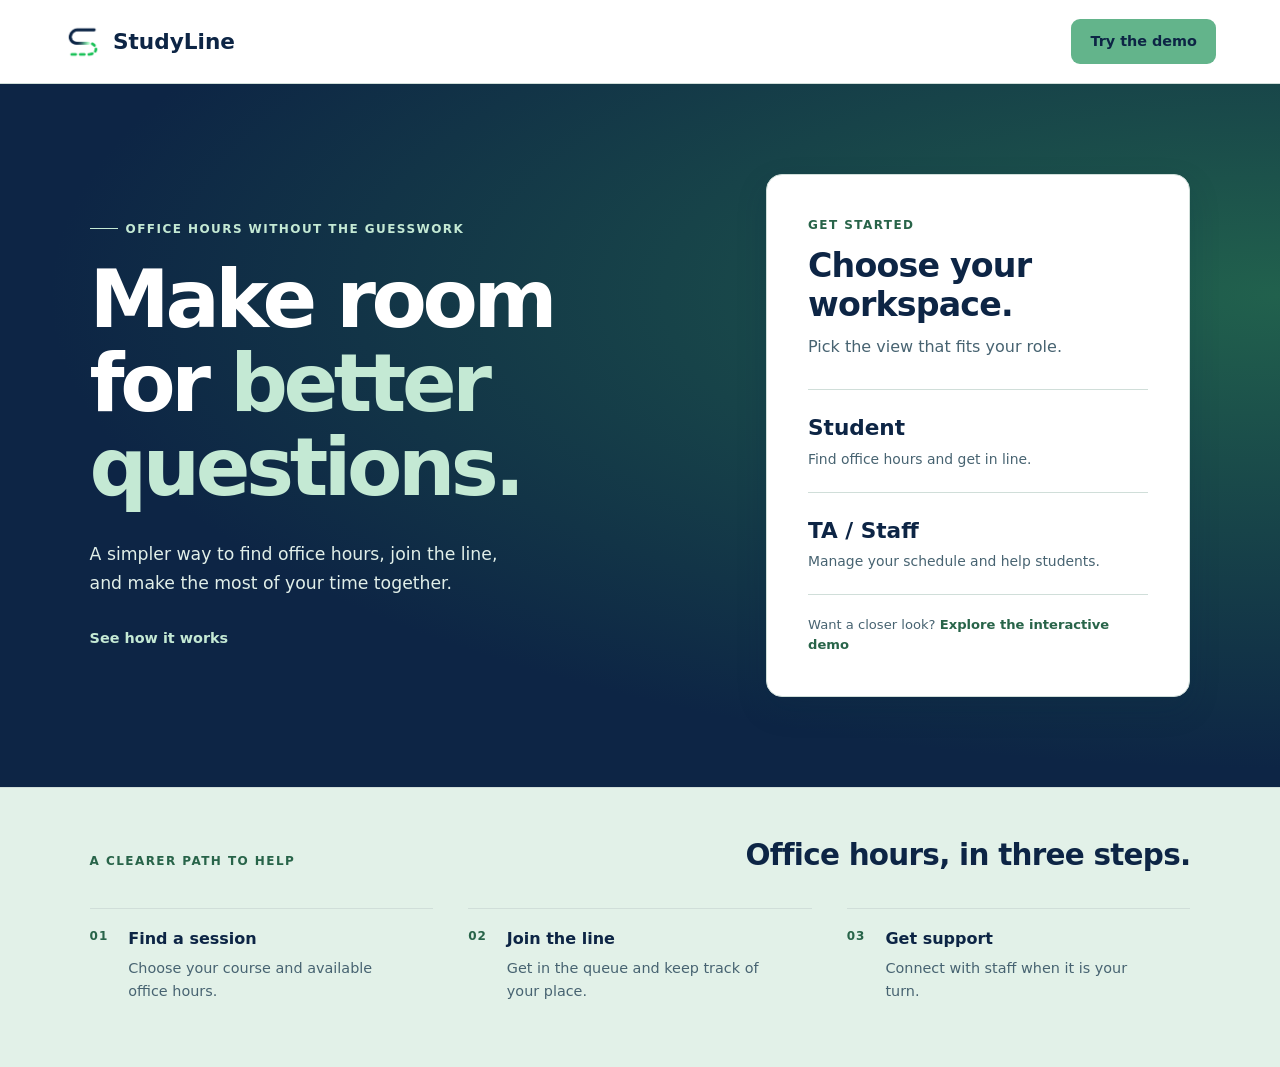
==== commit dd21e69d: "Apply Campus Desk design to StudyLine Use the approved navy-to-green palette, top navigation, and ca" ====
--- a/frontend/index.html
+++ b/frontend/index.html
@@ -13,16 +13,16 @@
         <img src="assets/studyline_tab_icon.png" alt="" />
         <span>StudyLine</span>
       </a>
-      <a class="home-demo-link" href="demo.html">Try the demo <span aria-hidden="true">↗</span></a>
+      <a class="home-demo-link" href="demo.html">Try the demo</a>
     </header>
 
     <main class="home-main">
       <section class="home-hero" aria-labelledby="home-title">
         <div class="home-intro">
-          <p class="home-eyebrow"><span></span> Office hours without the guesswork</p>
+          <p class="home-eyebrow">Office hours without the guesswork</p>
           <h1 id="home-title">Make room for <em>better questions.</em></h1>
           <p class="home-intro-copy">A simpler way to find office hours, join the line, and make the most of your time together.</p>
-          <a class="home-text-link" href="#how-it-works">See how it works <span aria-hidden="true">↓</span></a>
+          <a class="home-text-link" href="#how-it-works">See how it works</a>
         </div>
 
         <div class="home-chooser" aria-labelledby="home-chooser-title">
@@ -32,14 +32,10 @@
             <p>Pick the view that fits your role.</p>
           </div>
           <a class="home-role" href="student.html">
-            <span class="home-role-number">01</span>
             <span class="home-role-content"><strong>Student</strong><span>Find office hours and get in line.</span></span>
-            <span class="home-role-arrow" aria-hidden="true">↗</span>
           </a>
           <a class="home-role" href="ta.html">
-            <span class="home-role-number">02</span>
             <span class="home-role-content"><strong>TA / Staff</strong><span>Manage your schedule and help students.</span></span>
-            <span class="home-role-arrow" aria-hidden="true">↗</span>
           </a>
           <p class="home-chooser-note">Want a closer look? <a href="demo.html">Explore the interactive demo</a></p>
         </div>
--- a/frontend/styles.css
+++ b/frontend/styles.css
@@ -1,15 +1,28 @@
 :root {
   color-scheme: light;
-  --ink: #292620;
-  --muted: #686157;
-  --line: #d9d2c6;
-  --panel: #fffefa;
-  --bg: #f5f1e8;
-  --green: #35604a;
-  --teal: #50634b;
+  --ink: #0d2545;
+  --muted: #476371;
+  --line: #d0ded9;
+  --panel: #fff;
+  --bg: #eff5f1;
+  --green: #2e6048;
+  --teal: #2c645a;
   --amber: #855b15;
-  --red: #a3342c;
-  --blue: #93452c;
+  --red: #864d4d;
+  --blue: #286449;
+  --soft: #e2f1e8;
+  --soft-hover: #d5eadd;
+  --raised: #f4faf6;
+  --sage: #63b48b;
+  --sage-hover: #56a87d;
+  --sage-active: #4f9d74;
+  --banner: linear-gradient(112deg, var(--ink) 48%, #194f44);
+  --banner-text: #e1efe9;
+  --banner-accent: #c4e9d4;
+  --banner-focus: #9fddbb;
+  --radius: 16px;
+  --button-radius: 9px;
+  --gap: 22px;
   font-family: "Segoe UI", system-ui, -apple-system, sans-serif;
   font-size: 16px;
   line-height: 1.55;
@@ -36,23 +49,21 @@
 
 .shell {
   display: grid;
-  grid-template-columns: 232px minmax(0, 1fr);
+  grid-template-columns: minmax(0, 1fr);
+  grid-template-rows: auto 1fr;
   min-height: 100vh;
 }
 
-.sidebar {
-  background: #eee9df;
-  color: var(--ink);
-  border-right: 1px solid var(--line);
-  padding: 24px 16px;
-  position: sticky;
-  top: 0;
-  height: 100vh;
-  overflow-y: auto;
+.workspace-header {
+  background: var(--panel);
+  border-bottom: 1px solid var(--line);
+  padding: 13px max(20px, calc((100vw - 1310px) / 2));
   display: flex;
-  flex-direction: column;
+  align-items: center;
   gap: 28px;
 }
+
+.workspace-header .brand { min-width: max-content; }
 
 .brand {
   display: flex;
@@ -78,15 +89,10 @@
 .metric-label {
   margin: 0 0 6px;
   color: var(--muted);
-  font-size: 0.78rem;
+  font-size: 0.8125rem;
   font-weight: 650;
   text-transform: uppercase;
-  letter-spacing: 0.08em;
-}
-
-.sidebar .eyebrow,
-.sidebar .panel-label {
-  color: var(--muted);
+  letter-spacing: 0.04em;
 }
 
 h1,
@@ -105,8 +111,7 @@
   margin-bottom: 0;
   max-width: 760px;
   font-size: clamp(1.8rem, 2.5vw, 2.5rem);
-  font-family: Georgia, "Times New Roman", serif;
-  font-weight: 400;
+  font-weight: 750;
   line-height: 1.18;
   letter-spacing: -0.025em;
 }
@@ -117,17 +122,21 @@
 }
 
 .nav {
-  display: grid;
+  display: flex;
+  flex-wrap: wrap;
   gap: 8px;
 }
 
 .nav-item {
-  display: block;
+  display: flex;
+  align-items: center;
+  gap: 12px;
+  font-size: 0.9rem;
   border: 1px solid transparent;
-  border-radius: 8px;
+  border-radius: var(--button-radius);
   padding: 12px 14px;
   background: transparent;
-  color: #686157;
+  color: var(--muted);
   text-align: left;
   text-decoration: none;
   cursor: pointer;
@@ -135,8 +144,8 @@
 
 .nav-item.active,
 .nav-item:hover {
-  background: #eee2d5;
-  border-color: #d8c4ae;
+  background: var(--soft);
+  border-color: var(--line);
   color: var(--blue);
 }
 
@@ -144,31 +153,18 @@
 .join-panel {
   background: var(--panel);
   border: 1px solid var(--line);
-  border-radius: 8px;
+  border-radius: var(--radius);
   padding: 20px;
   box-shadow: none;
 }
 
-.compact {
-  background: #eee9df;
-  border-color: #d9d2c6;
-  color: var(--muted);
-  font-size: 0.82rem;
-  margin-top: auto;
-  box-shadow: none;
-}
-
-.compact p:last-child {
-  margin-bottom: 0;
-  line-height: 1.45;
-}
-
 .workspace {
   min-width: 0;
+  margin-inline: auto;
   padding: 32px;
   display: grid;
   align-content: start;
-  gap: 24px;
+  gap: var(--gap);
 }
 
 .topbar,
@@ -178,12 +174,6 @@
   justify-content: space-between;
   align-items: flex-start;
   gap: 18px;
-}
-
-.topbar-status {
-  display: grid;
-  justify-items: end;
-  gap: 10px;
 }
 
 .status-pill,
@@ -194,8 +184,8 @@
   white-space: nowrap;
   border-radius: 999px;
   padding: 8px 11px;
-  background: #e9f0e8;
-  color: var(--green);
+  background: var(--soft);
+  color: var(--blue);
   font-weight: 650;
   font-size: 0.82rem;
 }
@@ -377,15 +367,15 @@
 .secondary-action,
 .icon-button {
   border: 0;
-  border-radius: 8px;
+  border-radius: var(--button-radius);
   cursor: pointer;
   font-weight: 650;
 }
 
 .primary-action {
   padding: 14px 16px;
-  background: var(--blue);
-  color: #fff;
+  background: var(--sage);
+  color: var(--ink);
 }
 
 .primary-action:disabled {
@@ -393,22 +383,9 @@
   opacity: 0.82;
 }
 
-.primary-action.loading {
-  position: relative;
-  overflow: hidden;
-}
-
-.primary-action.loading::after {
-  content: "";
-  position: absolute;
-  inset: 0;
-  background: linear-gradient(110deg, transparent 0%, rgba(255, 255, 255, 0.32) 46%, transparent 72%);
-  animation: button-sheen 1.1s ease-in-out infinite;
-}
-
 .secondary-action {
   padding: 11px 14px;
-  border: 1px solid #c3baad;
+  border: 1px solid var(--line);
   background: #fff;
   color: var(--ink);
 }
@@ -420,7 +397,7 @@
 .icon-button {
   width: 38px;
   height: 38px;
-  background: #f0e9df;
+  background: var(--soft);
   color: var(--blue);
   font-size: 1.1rem;
 }
@@ -433,8 +410,8 @@
   gap: 14px;
   padding: 16px;
   border-radius: 8px;
-  background: #f3e8dc;
-  border: 1px solid #ddc9b4;
+  background: var(--raised);
+  border: 1px solid var(--line);
 }
 
 .hidden {
@@ -472,9 +449,11 @@
 
 .metric-row > div {
   padding: 14px;
-  border-radius: 8px;
-  background: #f0ece3;
-}
+  border-radius: var(--button-radius);
+  background: var(--soft);
+}
+
+.queue-state > div { background: var(--soft); border-radius: var(--button-radius); }
 
 .metric-row strong,
 .queue-state strong {
@@ -562,11 +541,16 @@
   gap: 18px;
 }
 
+.current-student { padding: 18px; }
+
+.join-course-panel,
+.student-join,
+.current-student { box-shadow: 0 5px 16px #0d254509; }
+
+.section-hero:not(.highlighted),
 .current-student {
-  border: 1px solid #d9d2c6;
-  border-radius: 8px;
-  padding: 18px;
-  background: #f8f5ef;
+  border-left: 3px solid var(--sage);
+  background: var(--raised);
 }
 
 .current-student h3 {
@@ -672,7 +656,7 @@
 .ai-summary-block {
   border: 1px solid var(--line);
   border-left: 3px solid var(--blue);
-  background: var(--panel);
+  background: var(--soft);
 }
 
 .queue-content-label {
@@ -680,7 +664,7 @@
   align-items: center;
   gap: 7px;
   margin: 0 0 6px;
-  color: #686157;
+  color: var(--muted);
   font-size: 0.7rem;
   font-weight: 750;
   text-transform: uppercase;
@@ -739,7 +723,7 @@
   display: grid;
   place-items: center;
   border-radius: 8px;
-  background: #f0e3d4;
+  background: var(--soft);
   color: var(--blue);
   font-weight: 650;
 }
@@ -791,7 +775,7 @@
 }
 
 .slot-button.selected {
-  background: #f3e8dc;
+  background: var(--soft);
 }
 
 .slot-button span,
@@ -801,10 +785,10 @@
 
 .slot-remove {
   width: max-content;
-  border: 1px solid #f0beb9;
+  border: 1px solid #decdcb;
   border-radius: 8px;
   padding: 7px 9px;
-  background: #fff4f2;
+  background: #faf3f2;
   color: var(--red);
   font-weight: 650;
   cursor: pointer;
@@ -853,18 +837,7 @@
   }
 }
 
-@keyframes button-sheen {
-  0% {
-    transform: translateX(-120%);
-  }
-
-  100% {
-    transform: translateX(120%);
-  }
-}
-
-.settings-workspace { max-width: 1100px; width: 100%; }
-.settings-card { max-width: 720px; width: 100%; margin: 0; }
+.settings-card { max-width: 760px; width: 100%; margin: 0; }
 .settings-card form { display: grid; gap: 10px; }
 .settings-card input:not([type="checkbox"]) { width: 100%; padding: 12px; border: 1px solid var(--line); border-radius: 8px; }
 .settings-readonly { color: var(--muted); }
@@ -992,9 +965,9 @@
   display: grid;
   gap: 10px;
   padding: 14px;
-  border: 1px solid #d9d2c6;
+  border: 1px solid var(--line);
   border-radius: 8px;
-  background: #f8f5ef;
+  background: var(--raised);
 }
 
 .share-choice code {
@@ -1141,14 +1114,16 @@
 }
 
 .danger-action {
-  border: 1px solid #f0beb9;
-  border-radius: 8px;
+  border: 1px solid #decdcb;
+  border-radius: var(--button-radius);
   padding: 10px 12px;
-  background: #fff4f2;
+  background: #faf3f2;
   color: var(--red);
   cursor: pointer;
   font-weight: 650;
 }
+
+.danger-action:hover, .slot-remove:hover { background: #f1e5e3; }
 
 .past-list {
   display: grid;
@@ -1181,14 +1156,6 @@
 }
 
 @media (max-width: 900px) {
-  .shell {
-    grid-template-columns: 1fr;
-  }
-
-  .sidebar {
-    min-height: auto;
-  }
-
   .hero-grid,
   .content-grid,
   .staff-grid,
@@ -1215,8 +1182,7 @@
 }
 
 @media (max-width: 620px) {
-  .workspace,
-  .sidebar {
+  .workspace {
     padding: 18px;
   }
 
@@ -1263,20 +1229,13 @@
 }
 
 /* Navigation and shared interaction states. */
-.sidebar-toggle { align-self: flex-end; width: 32px; height: 32px; border: 1px solid var(--line); border-radius: 8px; background: #fff; color: var(--ink); cursor: pointer; font-size: 1.35rem; }
-.nav-item { display: flex; align-items: center; gap: 12px; font-size: 0.9rem; }
 .nav-icon { width: 20px; flex-shrink: 0; text-align: center; font-size: 1.2rem; }
-.shell.sidebar-collapsed { grid-template-columns: 76px minmax(0, 1fr); }
-.sidebar-collapsed .sidebar { padding-inline: 12px; }
-.sidebar-collapsed .brand { justify-content: center; }
-.sidebar-collapsed .brand > div, .sidebar-collapsed .nav-label, .sidebar-collapsed .compact { display: none; }
-.sidebar-collapsed .nav-item { justify-content: center; padding-inline: 10px; }
-.sidebar-collapsed .sidebar-toggle { align-self: center; }
 button, a, input, select, textarea, summary { -webkit-tap-highlight-color: transparent; }
-:focus-visible { outline: 3px solid #93452c; outline-offset: 3px; }
-.primary-action:hover { background: #75351f; }
-.secondary-action:hover, .icon-button:hover { background: #eee7dc; border-color: #b9a68e; }
-.course-card-summary:hover { border-color: #b9a68e; box-shadow: 0 4px 14px rgba(16, 42, 67, 0.06); }
+:focus-visible { outline: 3px solid var(--blue); outline-offset: 3px; }
+:is(.primary-action, .home-demo-link):not(:disabled):hover { background: var(--sage-hover); }
+:is(.primary-action, .home-demo-link):not(:disabled):active { background: var(--sage-active); }
+.secondary-action:hover, .icon-button:hover { background: var(--soft); border-color: var(--blue); }
+.course-card-summary:hover { border-color: var(--line); box-shadow: 0 4px 14px #0d25450f; }
 .course-card-summary h3 { line-height: 1.35; overflow-wrap: anywhere; }
 .course-card-summary .primary-action { padding: 10px 14px; }
 .course-card-summary .muted { font-size: 0.85rem; line-height: 1.5; }
@@ -1285,11 +1244,10 @@
 .live-clock { padding: 0 0 0 14px; border: 0; border-left: 1px solid var(--line); background: transparent; }
 .status-pill::after { display: none; }
 .pulse { animation: none; box-shadow: none; }
-input, select, textarea { padding: 10px 12px; background: #fff; }
+input, select, textarea { padding: 10px 12px; background: var(--panel); border-color: var(--line); }
 input[type="checkbox"] { width: auto; accent-color: var(--blue); }
 #courseForm { grid-template-columns: minmax(80px, 0.7fr) minmax(120px, 1fr) auto; }
 .dashboard-actions { align-items: start; }
-.panel, .join-panel, .role-hero, .role-card { border-radius: 6px; }
 .settings-card h3 { margin-bottom: 10px; }
 
 /* Weekly calendar: fixed time scale, independently scrollable on small screens. */
@@ -1297,7 +1255,7 @@
 .calendar-toolbar { display: flex; justify-content: space-between; align-items: center; gap: 12px; margin-bottom: 18px; }
 .calendar-toolbar p { margin: 5px 0 0; }
 .calendar-empty { margin-bottom: 12px; }
-.calendar-scroll { overflow: auto; max-height: 640px; border: 1px solid var(--line); border-radius: 10px; }
+.calendar-scroll { overflow: auto; max-height: 640px; border: 1px solid var(--line); border-radius: var(--button-radius); }
 .time-calendar { display: grid; grid-template-columns: 56px repeat(var(--day-count), minmax(125px, 1fr)); min-width: 690px; }
 .calendar-corner, .calendar-day-heading { position: sticky; top: 0; z-index: 4; background: #fff; border-bottom: 1px solid var(--line); padding: 12px; }
 .calendar-corner { font-size: 0.7rem; color: var(--muted); padding: 24px 8px; }
@@ -1306,27 +1264,17 @@
 .calendar-day-heading.is-today strong { background: var(--blue); color: #fff; border-radius: 50%; }
 .calendar-hours, .calendar-day { position: relative; height: var(--calendar-height); }
 .calendar-hours span { position: absolute; right: 8px; font-size: 0.68rem; color: var(--muted); padding-top: 4px; }
-.calendar-day { border-left: 1px solid var(--line); background: repeating-linear-gradient(to bottom, transparent 0, transparent 63px, #e4ded2 63px, #e4ded2 64px); }
-.calendar-day.is-today { background-color: #f5efe4; }
-.calendar-event { position: absolute; display: flex; flex-direction: column; align-items: flex-start; gap: 4px; overflow: hidden; padding: 7px; border: 1px solid #d5bba0; border-left: 3px solid #93452c; border-radius: 5px; background: #f2e6d7; color: #773b26; text-align: left; cursor: pointer; font-size: 0.73rem; }
+.calendar-day { border-left: 1px solid var(--line); background: repeating-linear-gradient(to bottom, transparent 0 63px, var(--line) 63px 64px); }
+.calendar-day.is-today { background-color: var(--raised); }
+.calendar-event { position: absolute; display: flex; flex-direction: column; align-items: flex-start; gap: 4px; overflow: hidden; padding: 7px; border: 1px solid var(--line); border-left: 3px solid var(--blue); border-radius: 5px; background: var(--soft); color: var(--ink); text-align: left; cursor: pointer; font-size: 0.73rem; }
 .calendar-event span { overflow-wrap: anywhere; }
-.calendar-event:hover, .calendar-event:focus-visible { z-index: 2; background: #e8d6bf; }
-.calendar-event.highlighted { background: #fff4dc; border-color: #deb55f; color: #775414; }
+.calendar-event:hover, .calendar-event:focus-visible { z-index: 2; background: var(--soft-hover); }
 .current-time-line { position: absolute; z-index: 3; left: 0; right: 0; height: 2px; background: #d34b4b; pointer-events: none; }
 .current-time-line span { position: absolute; left: -4px; top: -3px; width: 8px; height: 8px; border-radius: 50%; background: #d34b4b; }
 .schedule-details summary { cursor: pointer; font-size: 0.88rem; color: var(--blue); font-weight: 650; }
 .schedule-agenda { display: grid; grid-template-columns: repeat(auto-fill, minmax(min(100%, 260px), 1fr)); align-items: start; gap: 12px; margin-top: 16px; }
 @media (max-width: 1100px) { .dashboard-actions { grid-template-columns: 1fr; } }
 @media (max-width: 900px) {
-  .shell, .shell.sidebar-collapsed { grid-template-columns: 1fr; }
-  .sidebar { position: relative; height: auto; padding: 16px 20px; gap: 16px; border-right: 0; border-bottom: 1px solid var(--line); }
-  .sidebar-toggle { position: absolute; top: 20px; right: 20px; }
-  .sidebar .brand { justify-content: flex-start; }
-  .sidebar .nav { display: flex; flex-wrap: wrap; gap: 4px; }
-  .sidebar .compact { display: none; }
-  .sidebar-collapsed .sidebar { padding: 16px 20px; }
-  .sidebar-collapsed .brand > div { display: block; }
-  .sidebar-collapsed .nav { display: none; }
   .workspace { padding: 24px; }
 }
 @media (max-width: 620px) {
@@ -1343,7 +1291,7 @@
 }
 
 /* Keep sparse pages and collapsed tools sized to their content. */
-.workspace { width: 100%; max-width: 1440px; }
+.workspace { width: 100%; max-width: 1370px; }
 .add-section-panel { padding: 16px 20px; }
 .add-section .section-form { margin-top: 18px; grid-template-columns: repeat(2, minmax(0, 1fr)); }
 .add-section .section-form label:first-child,
@@ -1357,42 +1305,45 @@
 .change-list dt { font-weight: 650; margin-bottom: 3px; }
 .change-list dd { margin: 0; overflow-wrap: anywhere; line-height: 1.5; font-weight: 400; }
 .change-before { text-decoration: line-through; color: #76613c; }
-.calendar-event.highlighted { border: 2px solid #b77a10; border-left-width: 4px; background: #fff0c4; }
-.calendar-event.highlighted:hover, .calendar-event.highlighted:focus-visible { background: #ffe6a0; }
-.change-badge { background: #855300; color: white; border-radius: 3px; padding: 1px 4px; font-size: 0.65rem; font-weight: 700; flex-shrink: 0; }
+.calendar-event.highlighted { border: 2px solid #a99b7c; border-left-width: 4px; background: #f2eee3; color: #605534; }
+.calendar-event.highlighted:hover, .calendar-event.highlighted:focus-visible { background: #ebe4d4; }
+.change-badge { background: #716446; color: white; border-radius: 3px; padding: 1px 4px; font-size: 0.65rem; font-weight: 700; flex-shrink: 0; }
 .section-mini.highlighted, .section-hero.highlighted { border-left: 4px solid #b77a10; }
-.calendar-empty { padding: 24px; margin: 0; border: 1px dashed var(--line); border-radius: 8px; background: #f8f5ef; line-height: 1.6; }
+.calendar-empty { padding: 24px; margin: 0; border: 1px dashed var(--line); border-radius: 8px; background: var(--raised); line-height: 1.6; }
 .calendar-empty + .calendar-scroll { display: none; }
 
 /* Reading rhythm and navigation cues shared across all workspaces. */
-.nav-item.active { box-shadow: inset 3px 0 var(--blue); font-weight: 650; }
-.nav-item:hover { border-color: #b9a68e; }
-.topbar { padding-bottom: 22px; border-bottom: 1px solid var(--line); }
-.topbar-status { justify-content: flex-end; gap: 12px; }
-.panel h3, .join-panel h3 { line-height: 1.35; }
+.nav-item.active { font-weight: 650; }
+.topbar {
+  align-items: center;
+  padding: clamp(20px, 3.1vw, 38px);
+  border-radius: 20px;
+  background: var(--banner);
+  color: #fff;
+}
+.topbar h2 { font-size: clamp(1.55rem, 3vw, 2.35rem); overflow-wrap: anywhere; }
+.topbar-status { justify-content: flex-end; gap: 8px; }
+.topbar :is(.eyebrow, .live-clock strong, .live-clock span) { color: var(--banner-text); }
+.topbar .status-pill { background: var(--banner-accent); color: var(--ink); }
+.topbar .secondary-action { background: var(--raised); }
+.topbar .secondary-action:hover { background: var(--soft); }
+:is(.topbar, .home-intro) :focus-visible { outline-color: var(--banner-focus); }
+.panel h3, .join-panel h3 { line-height: 1.35; letter-spacing: -.02em; }
 .panel p { line-height: 1.6; }
 .primary-action, .secondary-action, .danger-action, .slot-remove { min-height: 44px; }
 button, a { touch-action: manipulation; }
 button:disabled { cursor: not-allowed; opacity: 0.6; }
-.primary-action:disabled:hover { background: var(--blue); }
-input::placeholder, textarea::placeholder { color: #776f64; opacity: 1; }
-input:disabled { background: #f0ece3; color: var(--muted); }
+input::placeholder, textarea::placeholder { color: var(--muted); opacity: 1; }
+input:disabled { background: var(--soft); color: var(--muted); }
 input, select, textarea { min-height: 44px; }
 input[type="checkbox"] { min-height: auto; width: 18px; height: 18px; flex-shrink: 0; }
 input:focus, select:focus, textarea:focus { border-color: var(--blue); }
 .metric-row strong, .big-number, .queue-position, .live-clock strong { font-variant-numeric: tabular-nums; }
 .calendar-hours span { font-size: 0.75rem; }
 .calendar-event { font-size: 0.8rem; line-height: 1.35; }
-.status-pill:has(.pulse) { background: #eee9df; color: var(--ink); }
-.auth-panel { width: min(560px, 100%); }
+.auth-panel { width: min(560px, 100%); padding: clamp(18px, 4vw, 40px); gap: 20px; }
 .auth-panel .muted { margin: 12px 0 0; }
-@media (max-width: 900px) {
-  .sidebar { background: #eee9df; }
-  .shell { align-content: start; }
-}
 @media (max-width: 620px) {
-  .topbar-status { justify-content: flex-start; }
-  .topbar h2 { overflow-wrap: anywhere; }
   .hero-grid, .content-grid, .staff-grid, .dashboard-actions,
   .two-column, .course-tools, .course-list { grid-template-columns: minmax(0, 1fr); }
   .add-section .section-form { grid-template-columns: minmax(0, 1fr); }
@@ -1402,14 +1353,14 @@
 /* Task-first workspace layouts. */
 .dashboard-layout, .course-layout {
   display: grid;
-  grid-template-columns: minmax(0, 1fr) 290px;
-  gap: 32px;
+  grid-template-columns: minmax(0, 1fr) minmax(220px, 275px);
+  gap: var(--gap);
   align-items: start;
 }
-.course-layout { grid-template-columns: minmax(0, 1fr) 320px; }
+.course-layout { grid-template-columns: minmax(0, 1fr) minmax(240px, 280px); }
 .dashboard-main, .course-main, .dashboard-rail, .course-rail {
   display: grid;
-  gap: 32px;
+  gap: var(--gap);
   min-width: 0;
 }
 .directory-heading {
@@ -1426,22 +1377,21 @@
   font: 500 0.85rem "Segoe UI", sans-serif;
 }
 .text-link { color: var(--blue); font-size: 0.88rem; text-underline-offset: 4px; }
-.course-directory { grid-template-columns: minmax(0, 1fr); gap: 0; border-top: 1px solid var(--line); }
+.course-directory { grid-template-columns: minmax(0, 1fr); gap: 12px; }
 .course-directory .directory-row {
   grid-template-columns: 90px minmax(0, 1fr) auto;
   align-items: center;
   gap: 20px;
-  padding: 24px 0;
-  border: 0;
-  border-bottom: 1px solid var(--line);
-  border-radius: 0;
-  background: transparent;
+  padding: 16px;
+  border: 1px solid var(--line);
+  border-radius: var(--radius);
+  background: var(--panel);
   box-shadow: none;
 }
 .course-code-badge {
   padding: 16px 10px;
-  background: #e9e2d5;
-  border-radius: 5px;
+  background: var(--soft);
+  border-radius: var(--button-radius);
   color: var(--blue);
   font-size: 0.85rem;
   font-weight: 650;
@@ -1449,9 +1399,10 @@
 }
 .course-row-copy { min-width: 0; }
 .course-directory .muted { margin: 6px 0 0; }
-.course-directory .directory-row:hover { background: #f0ece3; }
+.course-directory .directory-row:hover { background: var(--raised); }
+.course-directory .directory-row .secondary-action { white-space: normal; }
 .course-directory .empty-state p { margin-bottom: 0; }
-.dashboard-rail { gap: 18px; scroll-margin-top: 24px; }
+.dashboard-rail { scroll-margin-top: 24px; }
 .dashboard-rail .panel { padding: 24px; }
 .dashboard-rail h3 { margin-bottom: 10px; }
 .join-course-panel:focus-within { border-color: var(--blue); }
@@ -1478,7 +1429,7 @@
   text-align: left;
   cursor: pointer;
 }
-.upcoming-row:hover { background: #f0ece3; }
+.upcoming-row:hover { background: var(--soft); }
 .upcoming-row strong, .upcoming-row .muted { display: block; }
 .upcoming-row strong { font-size: 0.95rem; font-weight: 600; }
 .upcoming-row .muted { margin-top: 4px; font-size: 0.85rem; }
@@ -1488,32 +1439,26 @@
 .course-layout .primary-agenda { grid-template-columns: minmax(0, 1fr); margin-top: 0; gap: 12px; }
 .course-agenda-panel { min-width: 0; }
 .course-agenda-panel > .small { margin: 8px 0 18px; }
-.primary-agenda .section-mini { padding: 14px; background: #f8f5ef; }
+.primary-agenda .section-mini { padding: 14px; background: var(--raised); }
 .primary-agenda .link-button { gap: 5px; min-height: 44px; }
 .primary-agenda .link-button strong { font-size: 0.95rem; }
 .primary-agenda .link-button span, .primary-agenda .link-button small { font-size: 0.85rem; }
-.primary-agenda .link-button::after { content: "View section →"; margin-top: 6px; color: var(--blue); font-weight: 600; }
+.primary-agenda .link-button::after { content: "View section"; margin-top: 6px; color: var(--blue); font-weight: 600; }
 .primary-agenda .mini-editor { margin-top: 6px; }
 .course-main > *, .course-schedule-panel > * { min-width: 0; }
 .course-layout .course-past-panel { display: block; }
 .course-past-panel[open] > summary { margin-bottom: 20px; }
-.course-rail { gap: 22px; }
 .course-rail .share-choice-grid { grid-template-columns: minmax(0, 1fr); }
 .course-rail .add-section .section-form { grid-template-columns: minmax(0, 1fr); }
 .section-settings > .two-column { margin-top: 20px; }
-.section-settings > .two-column > .panel { background: #f8f5ef; }
-@media (max-width: 1180px) {
-  .dashboard-layout { grid-template-columns: minmax(0, 1fr); }
-  .dashboard-rail { grid-template-columns: repeat(2, minmax(0, 1fr)); }
-}
-@media (max-width: 1100px) {
-  .course-layout { grid-template-columns: minmax(0, 1fr); }
-  .course-rail { grid-template-columns: repeat(2, minmax(0, 1fr)); }
+.section-settings > .two-column > .panel { background: var(--raised); }
+@media (max-width: 1019px) {
+  .dashboard-layout, .course-layout { grid-template-columns: minmax(0, 1fr); }
+  .dashboard-rail, .course-rail { grid-template-columns: repeat(2, minmax(0, 1fr)); }
   .course-agenda-panel { grid-column: 1 / -1; }
   .course-agenda-panel .primary-agenda { grid-template-columns: repeat(auto-fit, minmax(min(100%, 240px), 1fr)); }
 }
 @media (max-width: 620px) {
-  .dashboard-layout, .course-layout { gap: 28px; }
   .dashboard-rail, .course-rail { grid-template-columns: minmax(0, 1fr); }
   .course-rail { order: -1; }
   .directory-heading { align-items: flex-start; }
@@ -1535,6 +1480,7 @@
   min-height: 84px;
   padding: 18px clamp(24px, 5vw, 80px);
   border-bottom: 1px solid var(--line);
+  background: var(--panel);
 }
 
 .home-brand {
@@ -1542,9 +1488,8 @@
   align-items: center;
   gap: 11px;
   color: var(--ink);
-  font-family: Georgia, "Times New Roman", serif;
   font-size: 1.35rem;
-  font-weight: 700;
+  font-weight: 800;
   text-decoration: none;
 }
 
@@ -1562,23 +1507,16 @@
   text-decoration: none;
 }
 
-.home-demo-link span,
-.home-text-link span {
-  margin-left: 8px;
-}
-
 .home-demo-link {
   display: inline-flex;
   align-items: center;
   min-height: 44px;
   padding: 10px 18px;
-  border: 1px solid var(--blue);
-  border-radius: 6px;
-  background: var(--blue);
-  color: #fff;
-}
-
-.home-demo-link:hover { background: #75351f; text-decoration: none; }
+  border: 1px solid transparent;
+  border-radius: var(--button-radius);
+  background: var(--sage);
+  color: var(--ink);
+}
 
 .home-text-link:hover,
 .home-chooser-note a:hover {
@@ -1595,7 +1533,8 @@
   grid-template-columns: minmax(0, 1.15fr) minmax(360px, 0.85fr);
   align-items: center;
   gap: clamp(48px, 8vw, 130px);
-  padding: clamp(70px, 9vw, 140px) clamp(24px, 7vw, 110px);
+  padding: clamp(42px, 7vw, 100px) clamp(24px, 7vw, 110px);
+  background: radial-gradient(ellipse at 100% 30%, #21614d, transparent 68%), var(--ink);
 }
 
 .home-eyebrow {
@@ -1607,7 +1546,8 @@
   text-transform: uppercase;
 }
 
-.home-intro .home-eyebrow span {
+.home-intro .home-eyebrow::before {
+  content: "";
   display: inline-block;
   width: 28px;
   height: 1px;
@@ -1618,31 +1558,34 @@
 .home-intro h1 {
   max-width: 700px;
   margin: 0;
-  font-family: Georgia, "Times New Roman", serif;
-  font-size: clamp(3.5rem, 6.6vw, 6.8rem);
-  font-weight: 400;
-  line-height: 0.99;
+  color: #fff;
+  font-size: clamp(2.35rem, 6.3vw, 5.4rem);
+  font-weight: 750;
+  line-height: 1.04;
   letter-spacing: -0.055em;
 }
 
 .home-intro h1 em {
-  color: var(--blue);
-  font-weight: 400;
-}
+  font-style: normal;
+  font-weight: inherit;
+}
+
+.home-intro :is(h1 em, .home-eyebrow, .home-text-link) { color: var(--banner-accent); }
 
 .home-intro-copy {
   max-width: 430px;
   margin: 30px 0 28px;
-  color: var(--muted);
+  color: var(--banner-text);
   font-size: 1.08rem;
   line-height: 1.7;
 }
 
 .home-chooser {
   padding: clamp(25px, 3.2vw, 46px);
-  border: 1px solid #d8cbbd;
+  border: 1px solid var(--line);
+  border-radius: var(--radius);
   background: var(--panel);
-  box-shadow: 12px 12px 0 #e8dfd2;
+  box-shadow: 0 12px 30px #0d254530;
 }
 
 .home-chooser-heading {
@@ -1664,16 +1607,14 @@
 
 .home-role {
   display: grid;
-  grid-template-columns: 35px minmax(0, 1fr) 36px;
-  align-items: center;
-  gap: 16px;
+  grid-template-columns: minmax(0, 1fr);
+  align-items: center;
   padding: 21px 0;
   border-top: 1px solid var(--line);
   color: var(--ink);
   text-decoration: none;
 }
 
-.home-role-number,
 .home-steps li > span {
   color: var(--blue);
   font-size: 0.75rem;
@@ -1687,9 +1628,8 @@
 }
 
 .home-role-content strong {
-  font-family: Georgia, "Times New Roman", serif;
   font-size: 1.35rem;
-  font-weight: 400;
+  font-weight: 750;
 }
 
 .home-role-content > span {
@@ -1697,22 +1637,7 @@
   font-size: 0.87rem;
 }
 
-.home-role-arrow {
-  display: grid;
-  place-items: center;
-  width: 36px;
-  height: 36px;
-  border: 1px solid #d8c4ae;
-  border-radius: 50%;
-  color: var(--blue);
-  transition: background 0.15s, color 0.15s;
-}
-
-.home-role:hover .home-role-arrow,
-.home-role:focus-visible .home-role-arrow {
-  background: var(--blue);
-  color: white;
-}
+.home-role:hover, .home-role:focus-visible { background: var(--raised); }
 
 .home-chooser-note {
   margin: 0;
@@ -1731,7 +1656,7 @@
 .home-how {
   padding: 50px clamp(24px, 7vw, 110px) 65px;
   border-top: 1px solid var(--line);
-  background: #eee9df;
+  background: var(--soft);
 }
 
 .home-how-heading {
@@ -1763,7 +1688,7 @@
   display: flex;
   gap: 20px;
   padding-top: 18px;
-  border-top: 1px solid #c9bfb0;
+  border-top: 1px solid var(--line);
 }
 
 .home-steps h3 {
@@ -1782,8 +1707,6 @@
   .home-hero {
     grid-template-columns: 1fr;
     gap: 45px;
-    padding-top: 70px;
-    padding-bottom: 80px;
   }
 
   .home-intro h1 {
@@ -1808,12 +1731,34 @@
     min-height: 72px;
   }
 
-  .home-intro h1 {
-    font-size: clamp(3rem, 12vw, 4.5rem);
-  }
-
   .home-steps {
     grid-template-columns: 1fr;
     gap: 20px;
   }
 }
+
+@media (max-width: 700px) {
+  .workspace-header { flex-wrap: wrap; gap: 10px; padding: 12px; }
+  .workspace-header .nav { flex: 1 1 100%; }
+  .nav-item { padding: 8px; font-size: .875rem; }
+  .nav-icon svg { width: 18px; height: 18px; }
+  .topbar { align-items: start; flex-direction: column; }
+  .topbar-status { justify-content: flex-start; }
+  .dashboard-rail .panel { padding: 16px; }
+  .home-hero { gap: 22px; }
+  .home-chooser { padding: 18px; }
+  .home-intro-copy { margin-block: 16px; }
+  .home-steps { gap: 14px; }
+  .home-steps li { gap: 10px; }
+  .staff-queue-item { padding: 10px; }
+}
+
+@media (max-width: 450px) {
+  .workspace { padding: 12px; gap: 14px; }
+  .nav { gap: 3px; }
+  .nav-item { gap: 4px; padding: 7px 6px; }
+  .nav-icon { display: none; }
+  .metric-row { grid-template-columns: minmax(0, 1fr); }
+  .metric-row > div { display: flex; align-items: baseline; justify-content: space-between; gap: 8px; }
+  .metric-row .metric-label { margin-bottom: 0; }
+}
